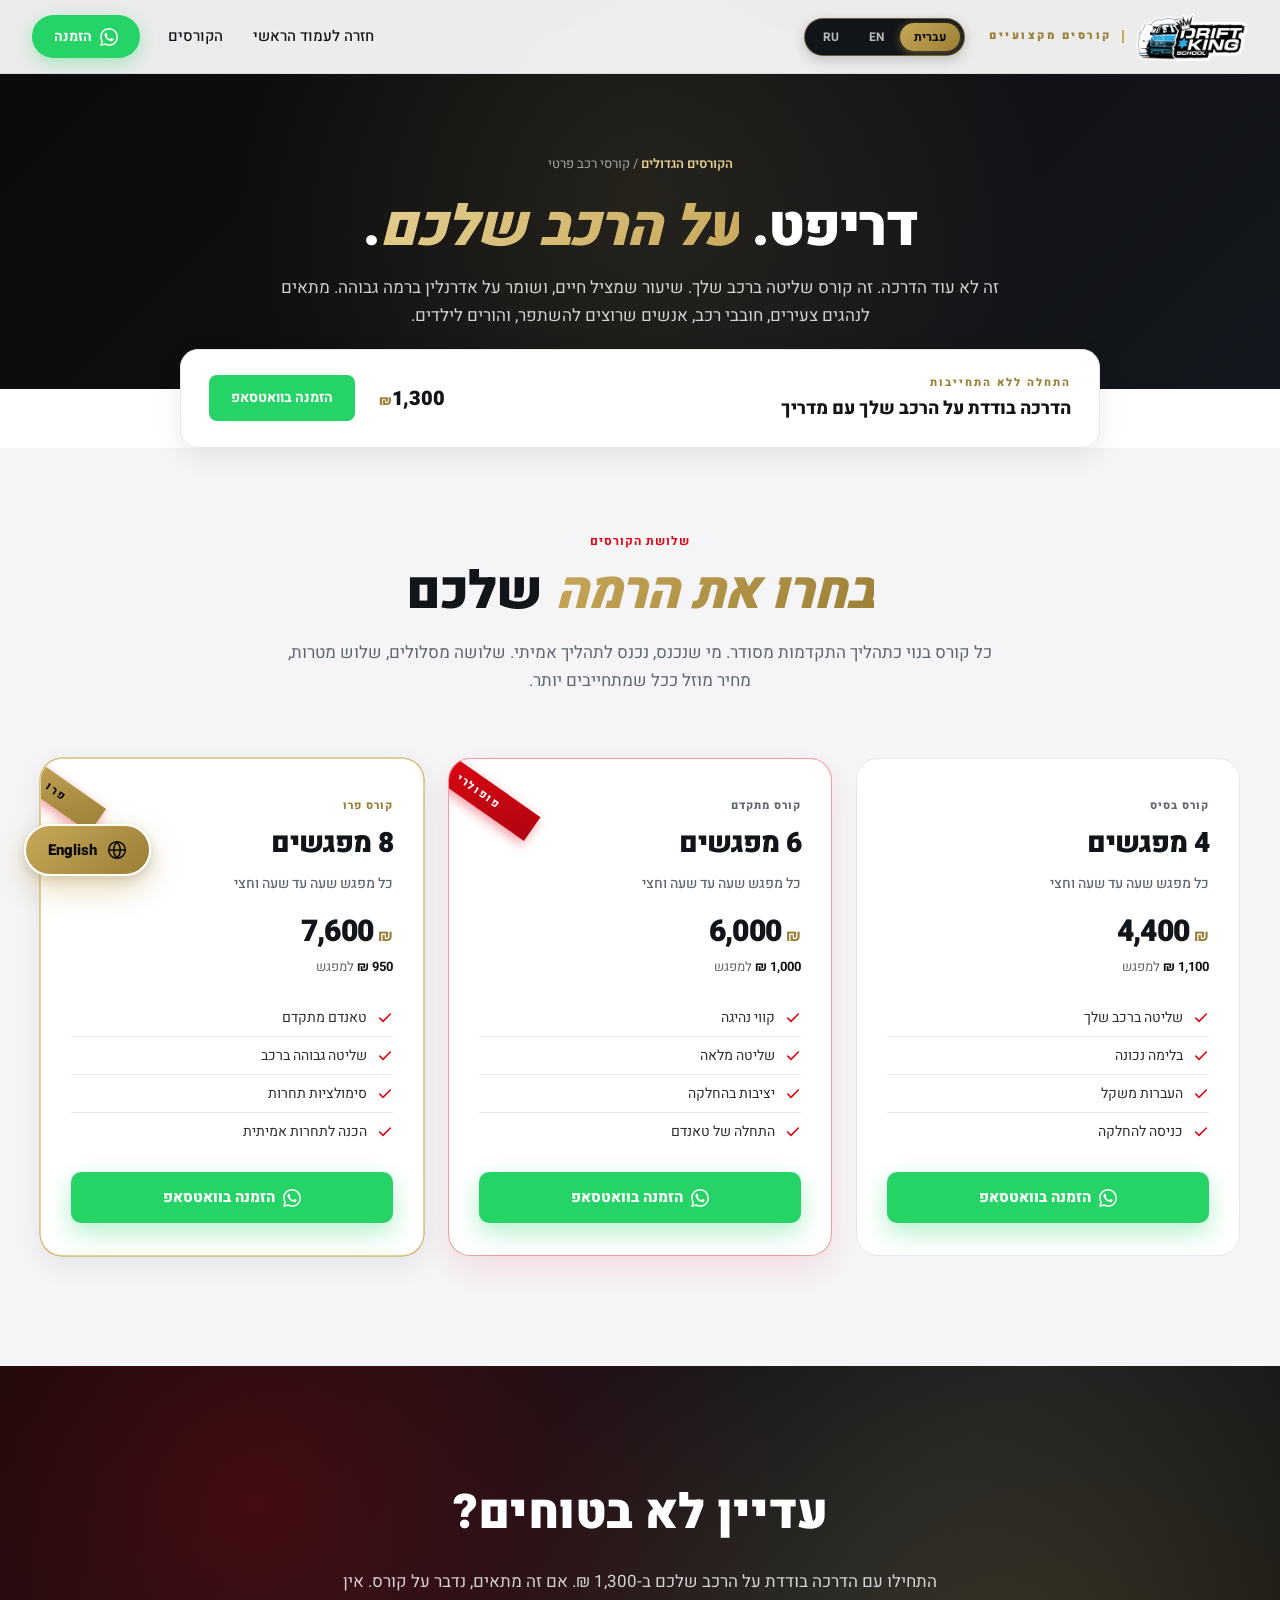
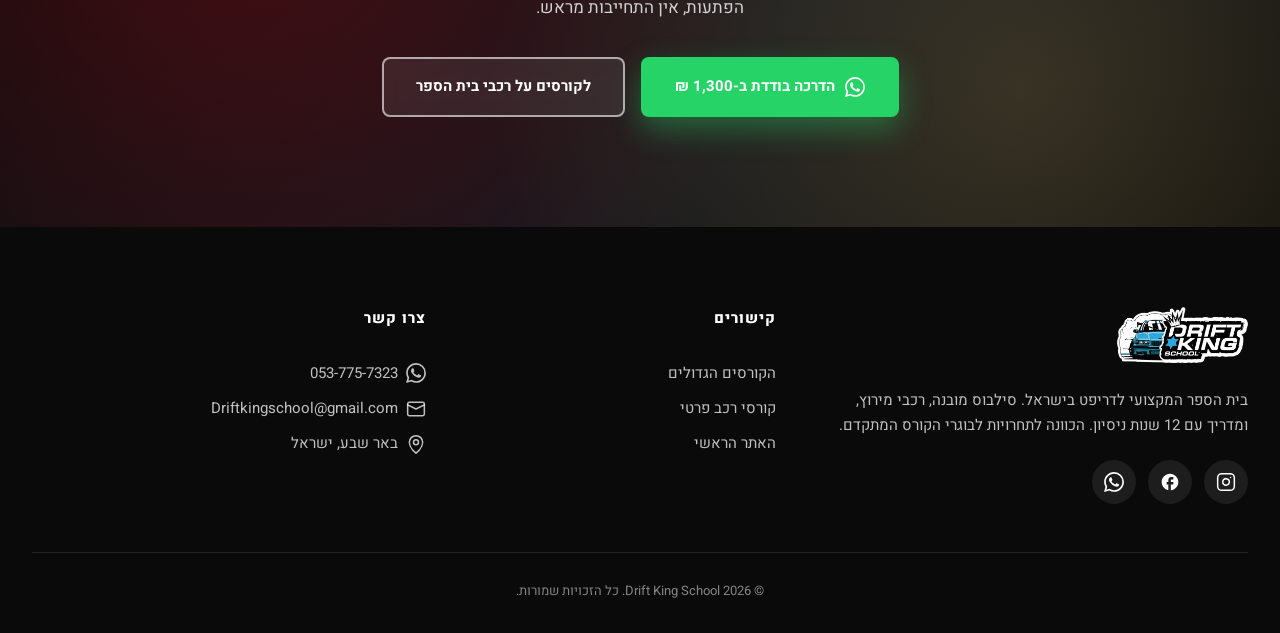
==== own-car/index.html @ 1b26114b "Mira: rewrite meta descriptions, remove prices, add AIDA hook Mira's brief: lead with transformation" ====
<!DOCTYPE html>
<html lang="he" dir="rtl" data-lang="he">
<head>
    <meta charset="UTF-8">
    <meta name="viewport" content="width=device-width, initial-scale=1.0">
    <title data-he="קורסי דריפט על הרכב שלך | Drift King School" data-en="Drift Courses on Your Own Car | Drift King School" data-ru="Курсы дрифта на своем авто | Drift King School">קורסי דריפט על הרכב שלך | Drift King School</title>
    <meta name="description" data-he="שולטים ברכב שלך כמו מקצוענים. סילבוס בנוי שמלמד בלימה, העברות משקל, וכניסה להחלקה בביטחון מלא. מציל חיים, חוויה ברמה אחרת." data-en="Master your own car like a pro. A structured curriculum covering braking, weight transfer, and controlled entry into the slide. Lifesaving, next-level experience." data-ru="Владей своей машиной как профи. Структурированная программа: торможение, перенос веса и уверенный заход в занос. Спасает жизни." content="שולטים ברכב שלך כמו מקצוענים. סילבוס בנוי שמלמד בלימה, העברות משקל, וכניסה להחלקה בביטחון מלא. מציל חיים, חוויה ברמה אחרת.">
    <link rel="icon" href="../logo.png" type="image/png">
    <link rel="preconnect" href="https://fonts.googleapis.com">
    <link rel="preconnect" href="https://fonts.gstatic.com" crossorigin>
    <link href="https://fonts.googleapis.com/css2?family=Heebo:wght@300;400;500;700;800;900&family=Inter:wght@300;400;500;600;700;800;900&display=swap" rel="stylesheet">
    <link rel="stylesheet" href="../style.css">
</head>
<body>

<!-- ===== Lucide SVG icons (subset) ===== -->
<svg width="0" height="0" style="position:absolute" aria-hidden="true">
<defs>
    <symbol id="i-phone" viewBox="0 0 24 24" fill="none" stroke="currentColor" stroke-width="1.8" stroke-linecap="round" stroke-linejoin="round"><path d="M22 16.92v3a2 2 0 0 1-2.18 2 19.79 19.79 0 0 1-8.63-3.07 19.5 19.5 0 0 1-6-6 19.79 19.79 0 0 1-3.07-8.67A2 2 0 0 1 4.11 2h3a2 2 0 0 1 2 1.72 12.84 12.84 0 0 0 .7 2.81 2 2 0 0 1-.45 2.11L8.09 9.91a16 16 0 0 0 6 6l1.27-1.27a2 2 0 0 1 2.11-.45 12.84 12.84 0 0 0 2.81.7A2 2 0 0 1 22 16.92z"/></symbol>
    <symbol id="i-mail" viewBox="0 0 24 24" fill="none" stroke="currentColor" stroke-width="1.8" stroke-linecap="round" stroke-linejoin="round"><rect x="2" y="4" width="20" height="16" rx="2"/><path d="m22 7-10 5L2 7"/></symbol>
    <symbol id="i-pin" viewBox="0 0 24 24" fill="none" stroke="currentColor" stroke-width="1.8" stroke-linecap="round" stroke-linejoin="round"><path d="M20 10c0 7-8 13-8 13s-8-6-8-13a8 8 0 0 1 16 0z"/><circle cx="12" cy="10" r="3"/></symbol>
    <symbol id="i-globe" viewBox="0 0 24 24" fill="none" stroke="currentColor" stroke-width="1.8" stroke-linecap="round" stroke-linejoin="round"><circle cx="12" cy="12" r="10"/><line x1="2" y1="12" x2="22" y2="12"/><path d="M12 2a15.3 15.3 0 0 1 4 10 15.3 15.3 0 0 1-4 10 15.3 15.3 0 0 1-4-10 15.3 15.3 0 0 1 4-10z"/></symbol>
    <symbol id="i-check" viewBox="0 0 24 24" fill="none" stroke="currentColor" stroke-width="2.4" stroke-linecap="round" stroke-linejoin="round"><polyline points="20 6 9 17 4 12"/></symbol>
    <symbol id="i-whatsapp" viewBox="0 0 24 24" fill="currentColor"><path d="M17.472 14.382c-.297-.149-1.758-.867-2.03-.967-.273-.099-.471-.148-.67.15-.197.297-.767.966-.94 1.164-.173.199-.347.223-.644.075-.297-.15-1.255-.463-2.39-1.475-.883-.788-1.48-1.761-1.653-2.059-.173-.297-.018-.458.13-.606.134-.133.298-.347.446-.52.149-.174.198-.298.298-.497.099-.198.05-.371-.025-.52-.075-.149-.669-1.612-.916-2.207-.242-.579-.487-.5-.669-.51-.173-.008-.371-.01-.57-.01-.198 0-.52.074-.792.372-.272.297-1.04 1.016-1.04 2.479 0 1.462 1.065 2.875 1.213 3.074.149.198 2.096 3.2 5.077 4.487.709.306 1.262.489 1.694.626.712.226 1.36.194 1.872.118.571-.085 1.758-.719 2.006-1.413.248-.694.248-1.289.173-1.413-.074-.124-.272-.198-.57-.347m-5.421 7.403h-.004a9.87 9.87 0 0 1-5.031-1.378l-.361-.214-3.741.982.998-3.648-.235-.374a9.86 9.86 0 0 1-1.51-5.26c.001-5.45 4.436-9.884 9.888-9.884 2.64 0 5.122 1.03 6.988 2.898a9.825 9.825 0 0 1 2.893 6.994c-.003 5.45-4.437 9.884-9.885 9.884m8.413-18.297A11.815 11.815 0 0 0 12.05 0C5.495 0 .16 5.335.157 11.892c0 2.096.547 4.142 1.588 5.945L.057 24l6.305-1.654a11.882 11.882 0 0 0 5.683 1.448h.005c6.554 0 11.89-5.335 11.893-11.893a11.821 11.821 0 0 0-3.48-8.413"/></symbol>
    <symbol id="i-zap" viewBox="0 0 24 24" fill="none" stroke="currentColor" stroke-width="1.8" stroke-linecap="round" stroke-linejoin="round"><polygon points="13 2 3 14 12 14 11 22 21 10 12 10 13 2"/></symbol>
    <symbol id="i-arrow-right" viewBox="0 0 24 24" fill="none" stroke="currentColor" stroke-width="2" stroke-linecap="round" stroke-linejoin="round"><line x1="5" y1="12" x2="19" y2="12"/><polyline points="12 5 19 12 12 19"/></symbol>
    <symbol id="i-instagram" viewBox="0 0 24 24" fill="none" stroke="currentColor" stroke-width="1.8" stroke-linecap="round" stroke-linejoin="round"><rect x="2" y="2" width="20" height="20" rx="5"/><path d="M16 11.37A4 4 0 1 1 12.63 8 4 4 0 0 1 16 11.37z"/><line x1="17.5" y1="6.5" x2="17.51" y2="6.5"/></symbol>
    <symbol id="i-facebook" viewBox="0 0 24 24" fill="currentColor"><path d="M22 12c0-5.52-4.48-10-10-10S2 6.48 2 12c0 4.84 3.44 8.87 8 9.8V15H8v-3h2V9.5C10 7.57 11.57 6 13.5 6H16v3h-2c-.55 0-1 .45-1 1v2h3v3h-3v6.95c5.05-.5 9-4.76 9-9.95z"/></symbol>
</defs>
</svg>

<!-- ===== Navbar ===== -->
<nav class="navbar" id="navbar">
    <div class="nav-container">
        <a href="../" class="nav-logo">
            <img src="../logo.png" alt="Drift King School" class="logo-img">
            <span class="nav-tagline" data-he="קורסים מקצועיים" data-en="Professional Courses" data-ru="Курсы">קורסים מקצועיים</span>
        </a>

        <div class="lang-toggle" role="tablist" aria-label="Language">
            <button class="lang-btn active" data-lang="he" aria-pressed="true" type="button">עברית</button>
            <button class="lang-btn" data-lang="en" aria-pressed="false" type="button">EN</button>
            <button class="lang-btn" data-lang="ru" aria-pressed="false" type="button">RU</button>
        </div>

        <div class="nav-links">
            <a href="../" data-he="חזרה לעמוד הראשי" data-en="Back to Main" data-ru="На главную">חזרה לעמוד הראשי</a>
            <a href="#courses" data-he="הקורסים" data-en="Courses" data-ru="Курсы">הקורסים</a>
            <a href="https://wa.me/972537757323?text=שלום!%20אני%20מעוניין%20בקורס%20דריפט%20על%20הרכב%20שלי" class="nav-cta" target="_blank" rel="noopener">
                <svg class="icon icon-sm"><use href="#i-whatsapp"/></svg>
                <span class="nav-cta-text" data-he="הזמנה" data-en="Book" data-ru="Заказ">הזמנה</span>
            </a>
        </div>

        <button class="hamburger" id="hamburger" aria-label="Menu" type="button">
            <span></span><span></span><span></span>
        </button>
    </div>

    <div class="mobile-menu" id="mobileMenu">
        <a href="../" data-he="חזרה לעמוד הראשי" data-en="Back to Main" data-ru="На главную" onclick="closeMobile()">חזרה לעמוד הראשי</a>
        <a href="#courses" data-he="הקורסים" data-en="Courses" data-ru="Курсы" onclick="closeMobile()">הקורסים</a>
        <a href="https://wa.me/972537757323?text=שלום!%20אני%20מעוניין%20בקורס%20דריפט%20על%20הרכב%20שלי" class="nav-cta" target="_blank" rel="noopener">
            <svg class="icon icon-sm"><use href="#i-whatsapp"/></svg>
            <span data-he="הזמנה בוואטסאפ" data-en="Book on WhatsApp" data-ru="Заказ в WhatsApp">הזמנה בוואטסאפ</span>
        </a>
    </div>
</nav>

<!-- ===== Mini Hero ===== -->
<header class="own-car-hero" id="top">
    <div class="section-container">
        <p class="breadcrumb">
            <a href="../" data-he="הקורסים הגדולים" data-en="Main Courses" data-ru="Главные курсы">הקורסים הגדולים</a>
            <span> / </span>
            <span data-he="קורסי רכב פרטי" data-en="Own-Car Courses" data-ru="На своем авто">קורסי רכב פרטי</span>
        </p>
        <h1 data-he="דריפט. <span class='highlight'>על הרכב שלכם</span>." data-en="Drift. <span class='highlight'>On Your Own Car</span>." data-ru="Дрифт. <span class='highlight'>На вашем авто</span>.">דריפט. <span class="highlight">על הרכב שלכם</span>.</h1>
        <p data-he="זה לא עוד הדרכה. זה קורס שליטה ברכב שלך. שיעור שמציל חיים, ושומר על אדרנלין ברמה גבוהה. מתאים לנהגים צעירים, חובבי רכב, אנשים שרוצים להשתפר, והורים לילדים." data-en="This is not just another lesson. This is a course in mastering your own vehicle. A lesson that saves lives, and delivers high adrenaline. Perfect for young drivers, car enthusiasts, people who want to improve, and parents." data-ru="Это не просто очередное занятие. Это курс по мастерству управления вашим автомобилем. Урок, который спасает жизни и дает высокий адреналин. Подходит для молодых водителей и автолюбителей.">זה לא עוד הדרכה. זה קורס שליטה ברכב שלך. שיעור שמציל חיים, ושומר על אדרנלין ברמה גבוהה. מתאים לנהגים צעירים, חובבי רכב, אנשים שרוצים להשתפר, והורים לילדים.</p>
    </div>
</header>

<!-- ===== Single Lesson Banner ===== -->
<div class="section-container">
    <div class="single-lesson-banner">
        <div>
            <div class="sl-tag" data-he="התחלה ללא התחייבות" data-en="No-commitment Start" data-ru="Без обязательств">התחלה ללא התחייבות</div>
            <h3 data-he="הדרכה בודדת על הרכב שלך עם מדריך" data-en="Single lesson on your car with an instructor" data-ru="Одно занятие на вашем авто с инструктором">הדרכה בודדת על הרכב שלך עם מדריך</h3>
        </div>
        <div class="sl-price">
            <span class="currency">₪</span>1,300
        </div>
        <a href="https://wa.me/972537757323?text=שלום!%20אני%20מעוניין%20בהדרכה%20בודדת%20על%20הרכב%20שלי%20(1,300%20%E2%82%AA)" class="sl-cta" target="_blank" rel="noopener">
            <span data-he="הזמנה בוואטסאפ" data-en="Book on WhatsApp" data-ru="Заказ в WhatsApp">הזמנה בוואטסאפ</span>
        </a>
    </div>
</div>

<!-- ===== 3 Course Tiers ===== -->
<section class="car-courses" id="courses">
    <div class="section-container">
        <div class="section-header">
            <span class="section-tag" data-he="שלושת הקורסים" data-en="The Three Courses" data-ru="Три курса">שלושת הקורסים</span>
            <h2 class="section-title" data-he="<span class='highlight'>בחרו את הרמה</span> שלכם" data-en="<span class='highlight'>Choose Your Level</span>" data-ru="<span class='highlight'>Выберите свой уровень</span>">‫<span class="highlight">בחרו את הרמה</span> שלכם</h2>
            <p class="section-desc" data-he="כל קורס בנוי כתהליך התקדמות מסודר. מי שנכנס, נכנס לתהליך אמיתי. שלושה מסלולים, שלוש מטרות, מחיר מוזל ככל שמתחייבים יותר." data-en="Each course is a structured progression. Who joins, joins for real. Three paths, three goals, lower price per session as you commit more." data-ru="Каждый курс это структурированный путь развития. Три пути, три цели, цена за занятие снижается с каждым уровнем.">כל קורס בנוי כתהליך התקדמות מסודר. מי שנכנס, נכנס לתהליך אמיתי. שלושה מסלולים, שלוש מטרות, מחיר מוזל ככל שמתחייבים יותר.</p>
        </div>

        <div class="car-courses-grid">
            <!-- BASIC -->
            <div class="car-course">
                <div class="cc-tier" data-he="קורס בסיס" data-en="Basic Course" data-ru="Базовый курс">קורס בסיס</div>
                <h3 class="cc-name" data-he="4 מפגשים" data-en="4 Sessions" data-ru="4 занятия">4 מפגשים</h3>
                <p class="cc-meet" data-he="כל מפגש שעה עד שעה וחצי" data-en="Each session 1 to 1.5 hours" data-ru="Каждое занятие 1-1.5 часа">כל מפגש שעה עד שעה וחצי</p>

                <div class="cc-price">
                    <span class="currency">₪</span>
                    <span class="amount">4,400</span>
                </div>
                <p class="cc-per" data-he="<strong>1,100 ₪</strong> למפגש" data-en="<strong>₪1,100</strong> per session" data-ru="<strong>₪1,100</strong> за занятие"><strong>1,100 ₪</strong> למפגש</p>

                <ul class="cc-goals">
                    <li><svg class="check"><use href="#i-check"/></svg><span data-he="שליטה ברכב שלך" data-en="Master your vehicle" data-ru="Контроль вашего авто">שליטה ברכב שלך</span></li>
                    <li><svg class="check"><use href="#i-check"/></svg><span data-he="בלימה נכונה" data-en="Proper braking" data-ru="Правильное торможение">בלימה נכונה</span></li>
                    <li><svg class="check"><use href="#i-check"/></svg><span data-he="העברות משקל" data-en="Weight transfer" data-ru="Перенос веса">העברות משקל</span></li>
                    <li><svg class="check"><use href="#i-check"/></svg><span data-he="כניסה להחלקה" data-en="Slide entry" data-ru="Вход в занос">כניסה להחלקה</span></li>
                </ul>

                <a href="https://wa.me/972537757323?text=שלום!%20אני%20מעוניין%20בקורס%20בסיס%20-%204%20מפגשים%20(4,400%20%E2%82%AA)" class="cc-cta" target="_blank" rel="noopener">
                    <svg class="icon icon-sm"><use href="#i-whatsapp"/></svg>
                    <span data-he="הזמנה בוואטסאפ" data-en="Book on WhatsApp" data-ru="Заказ в WhatsApp">הזמנה בוואטסאפ</span>
                </a>
            </div>

            <!-- ADVANCED: POPULAR -->
            <div class="car-course popular">
                <div class="ribbon" data-he="פופולרי" data-en="Popular" data-ru="Популярный">פופולרי</div>
                <div class="cc-tier" data-he="קורס מתקדם" data-en="Advanced Course" data-ru="Продвинутый курс">קורס מתקדם</div>
                <h3 class="cc-name" data-he="6 מפגשים" data-en="6 Sessions" data-ru="6 занятий">6 מפגשים</h3>
                <p class="cc-meet" data-he="כל מפגש שעה עד שעה וחצי" data-en="Each session 1 to 1.5 hours" data-ru="Каждое занятие 1-1.5 часа">כל מפגש שעה עד שעה וחצי</p>

                <div class="cc-price">
                    <span class="currency">₪</span>
                    <span class="amount">6,000</span>
                </div>
                <p class="cc-per" data-he="<strong>1,000 ₪</strong> למפגש" data-en="<strong>₪1,000</strong> per session" data-ru="<strong>₪1,000</strong> за занятие"><strong>1,000 ₪</strong> למפגש</p>

                <ul class="cc-goals">
                    <li><svg class="check"><use href="#i-check"/></svg><span data-he="קווי נהיגה" data-en="Driving lines" data-ru="Линии вождения">קווי נהיגה</span></li>
                    <li><svg class="check"><use href="#i-check"/></svg><span data-he="שליטה מלאה" data-en="Full control" data-ru="Полный контроль">שליטה מלאה</span></li>
                    <li><svg class="check"><use href="#i-check"/></svg><span data-he="יציבות בהחלקה" data-en="Slide stability" data-ru="Устойчивость в заносе">יציבות בהחלקה</span></li>
                    <li><svg class="check"><use href="#i-check"/></svg><span data-he="התחלה של טאנדם" data-en="Tandem introduction" data-ru="Введение в тандем">התחלה של טאנדם</span></li>
                </ul>

                <a href="https://wa.me/972537757323?text=שלום!%20אני%20מעוניין%20בקורס%20מתקדם%20-%206%20מפגשים%20(6,000%20%E2%82%AA)" class="cc-cta" target="_blank" rel="noopener">
                    <svg class="icon icon-sm"><use href="#i-whatsapp"/></svg>
                    <span data-he="הזמנה בוואטסאפ" data-en="Book on WhatsApp" data-ru="Заказ в WhatsApp">הזמנה בוואטסאפ</span>
                </a>
            </div>

            <!-- PRO -->
            <div class="car-course pro">
                <div class="ribbon" data-he="פרו" data-en="Pro" data-ru="Про">פרו</div>
                <div class="cc-tier" data-he="קורס פרו" data-en="Pro Course" data-ru="Курс Про">קורס פרו</div>
                <h3 class="cc-name" data-he="8 מפגשים" data-en="8 Sessions" data-ru="8 занятий">8 מפגשים</h3>
                <p class="cc-meet" data-he="כל מפגש שעה עד שעה וחצי" data-en="Each session 1 to 1.5 hours" data-ru="Каждое занятие 1-1.5 часа">כל מפגש שעה עד שעה וחצי</p>

                <div class="cc-price">
                    <span class="currency">₪</span>
                    <span class="amount">7,600</span>
                </div>
                <p class="cc-per" data-he="<strong>950 ₪</strong> למפגש" data-en="<strong>₪950</strong> per session" data-ru="<strong>₪950</strong> за занятие"><strong>950 ₪</strong> למפגש</p>

                <ul class="cc-goals">
                    <li><svg class="check"><use href="#i-check"/></svg><span data-he="טאנדם מתקדם" data-en="Advanced tandem" data-ru="Продвинутый тандем">טאנדם מתקדם</span></li>
                    <li><svg class="check"><use href="#i-check"/></svg><span data-he="שליטה גבוהה ברכב" data-en="High-level vehicle control" data-ru="Высокий уровень контроля">שליטה גבוהה ברכב</span></li>
                    <li><svg class="check"><use href="#i-check"/></svg><span data-he="סימולציות תחרות" data-en="Competition simulations" data-ru="Симуляции гонок">סימולציות תחרות</span></li>
                    <li><svg class="check"><use href="#i-check"/></svg><span data-he="הכנה לתחרות אמיתית" data-en="Real competition prep" data-ru="Подготовка к гонке">הכנה לתחרות אמיתית</span></li>
                </ul>

                <a href="https://wa.me/972537757323?text=שלום!%20אני%20מעוניין%20בקורס%20פרו%20-%208%20מפגשים%20(7,600%20%E2%82%AA)" class="cc-cta" target="_blank" rel="noopener">
                    <svg class="icon icon-sm"><use href="#i-whatsapp"/></svg>
                    <span data-he="הזמנה בוואטסאפ" data-en="Book on WhatsApp" data-ru="Заказ в WhatsApp">הזמנה בוואטסאפ</span>
                </a>
            </div>
        </div>
    </div>
</section>

<!-- ===== CTA Banner ===== -->
<section class="cta-banner">
    <div class="cta-bg-effect"></div>
    <div class="section-container">
        <h2>
            <span data-he="עדיין לא בטוחים?" data-en="Still not sure?" data-ru="Все еще не уверены?">עדיין לא בטוחים?</span>
        </h2>
        <p data-he="התחילו עם הדרכה בודדת על הרכב שלכם ב-1,300 ₪. אם זה מתאים, נדבר על קורס. אין הפתעות, אין התחייבות מראש." data-en="Start with a single lesson on your own car for ₪1,300. If it's a fit, we'll talk course. No surprises, no upfront commitment." data-ru="Начните с одного занятия на вашем авто за ₪1,300. Если подходит, обсудим курс. Без сюрпризов и обязательств.">התחילו עם הדרכה בודדת על הרכב שלכם ב-1,300 ₪. אם זה מתאים, נדבר על קורס. אין הפתעות, אין התחייבות מראש.</p>
        <div class="cta-actions">
            <a href="https://wa.me/972537757323?text=שלום!%20אני%20מעוניין%20בהדרכה%20בודדת%20על%20הרכב%20שלי" class="btn btn-whatsapp" target="_blank" rel="noopener">
                <svg class="icon"><use href="#i-whatsapp"/></svg>
                <span data-he="הדרכה בודדת ב-1,300 ₪" data-en="Single lesson at ₪1,300" data-ru="Одно занятие за ₪1,300">הדרכה בודדת ב-1,300 ₪</span>
            </a>
            <a href="../" class="btn btn-outline">
                <span data-he="לקורסים על רכבי בית הספר" data-en="School-vehicle courses" data-ru="Курсы на авто школы">לקורסים על רכבי בית הספר</span>
            </a>
        </div>
    </div>
</section>

<!-- ===== Footer ===== -->
<footer class="footer">
    <div class="section-container">
        <div class="footer-grid">
            <div class="footer-brand">
                <a href="../" class="footer-logo"><img src="../logo.png" alt="Drift King School"></a>
                <p data-he="בית הספר המקצועי לדריפט בישראל. סילבוס מובנה, רכבי מירוץ, ומדריך עם 12 שנות ניסיון. הכוונה לתחרויות לבוגרי הקורס המתקדם." data-en="Israel's professional drift school. Structured curriculum, race vehicles, and an instructor with 12 years of experience. Competition guidance for advanced course graduates." data-ru="Профессиональная школа дрифта в Израиле.">בית הספר המקצועי לדריפט בישראל. סילבוס מובנה, רכבי מירוץ, ומדריך עם 12 שנות ניסיון. הכוונה לתחרויות לבוגרי הקורס המתקדם.</p>
                <div class="footer-social">
                    <a href="https://www.instagram.com/driftkingschool/" target="_blank" rel="noopener" aria-label="Instagram"><svg class="icon"><use href="#i-instagram"/></svg></a>
                    <a href="https://www.facebook.com/" target="_blank" rel="noopener" aria-label="Facebook"><svg class="icon"><use href="#i-facebook"/></svg></a>
                    <a href="https://wa.me/972537757323" target="_blank" rel="noopener" aria-label="WhatsApp"><svg class="icon"><use href="#i-whatsapp"/></svg></a>
                </div>
            </div>

            <div class="footer-links">
                <h4 data-he="קישורים" data-en="Links" data-ru="Ссылки">קישורים</h4>
                <a href="../" data-he="הקורסים הגדולים" data-en="Main Courses" data-ru="Главные курсы">הקורסים הגדולים</a>
                <a href="#courses" data-he="קורסי רכב פרטי" data-en="Own-Car Courses" data-ru="На своем авто">קורסי רכב פרטי</a>
                <a href="https://driftkingschool.github.io/" target="_blank" rel="noopener" data-he="האתר הראשי" data-en="Main Site" data-ru="Главный сайт">האתר הראשי</a>
            </div>

            <div class="footer-contact">
                <h4 data-he="צרו קשר" data-en="Contact" data-ru="Контакты">צרו קשר</h4>
                <a href="https://wa.me/972537757323"><svg class="icon"><use href="#i-whatsapp"/></svg> 053-775-7323</a>
                <a href="mailto:Driftkingschool@gmail.com"><svg class="icon"><use href="#i-mail"/></svg> Driftkingschool@gmail.com</a>
                <p><svg class="icon"><use href="#i-pin"/></svg> <span data-he="באר שבע, ישראל" data-en="Beer Sheva, Israel" data-ru="Беэр-Шева, Израиль">באר שבע, ישראל</span></p>
            </div>
        </div>

        <div class="footer-bottom">
            <span data-he="© 2026 Drift King School. כל הזכויות שמורות." data-en="© 2026 Drift King School. All rights reserved." data-ru="© 2026 Drift King School. Все права защищены.">© 2026 Drift King School. כל הזכויות שמורות.</span>
        </div>
    </div>
</footer>

<!-- ===== Floating Lang Button ===== -->
<button class="lang-float" id="langFloat" aria-label="Switch language" type="button">
    <svg class="icon"><use href="#i-globe"/></svg>
    <span id="langFloatText">English</span>
</button>

<script src="../script.js"></script>
</body>
</html>
---- style.css ----
/* ==========================================================
   DRIFT KING SCHOOL: COURSES MICROSITE
   Trilingual HE/EN/RU. Hebrew default. BMW-inspired luxury.
   ========================================================== */

:root {
    --red: #e30613;
    --red-dark: #b00510;
    --blue: #1c69d4;
    --cyan: #00AEEF;
    --gold: #c8a85a;
    --gold-light: #e4cf91;
    --gold-dark: #9b7f35;
    --black: #0a0a0a;
    --ink: #111418;
    --text: #2a2e33;
    --muted: #5f6670;
    --line: #e6e8ec;
    --bg: #ffffff;
    --bg-alt: #f5f5f7;
    --bg-dark: #0f1115;
    --shadow-sm: 0 2px 12px rgba(10, 14, 20, 0.05);
    --shadow-md: 0 8px 28px rgba(10, 14, 20, 0.08);
    --shadow-lg: 0 24px 60px rgba(10, 14, 20, 0.14);
    --shadow-gold: 0 20px 50px rgba(200, 168, 90, 0.28);
    --radius: 14px;
    --radius-lg: 22px;
    --font-en: 'Inter', 'Heebo', system-ui, sans-serif;
    --font-he: 'Heebo', 'Inter', system-ui, sans-serif;
    --font-ru: 'Inter', 'Heebo', system-ui, sans-serif;
    --nav-h: 74px;
}

* { box-sizing: border-box; margin: 0; padding: 0; }

html { scroll-behavior: smooth; -webkit-text-size-adjust: 100%; }

body {
    font-family: var(--font-he);
    color: var(--text);
    background: var(--bg);
    line-height: 1.55;
    font-weight: 400;
    overflow-x: hidden;
    -webkit-font-smoothing: antialiased;
}

html[data-lang="en"] body { font-family: var(--font-en); }
html[data-lang="ru"] body { font-family: var(--font-ru); }
html[data-lang="he"] body { font-family: var(--font-he); }

img, video, svg { max-width: 100%; display: block; }

.icon { width: 20px; height: 20px; flex-shrink: 0; }
.icon-xs { width: 14px; height: 14px; }
.icon-sm { width: 18px; height: 18px; }
.icon-lg { width: 32px; height: 32px; }

a { color: inherit; }

/* ===== LOGO INTRO ===== */
.logo-intro {
    position: fixed; inset: 0;
    background: var(--bg);
    display: flex; align-items: center; justify-content: center;
    z-index: 10000;
    animation: introFade 1.6s ease forwards;
    animation-delay: 0.9s;
}
.logo-intro-img {
    width: 220px; max-width: 60vw;
    animation: introPulse 1.2s ease;
}
@keyframes introFade { to { opacity: 0; visibility: hidden; } }
@keyframes introPulse {
    0% { opacity: 0; transform: scale(0.6); }
    55% { opacity: 1; transform: scale(1.06); }
    100% { opacity: 1; transform: scale(1); }
}

/* ===== NAVIGATION ===== */
.navbar {
    position: fixed; top: 0; left: 0; right: 0;
    height: var(--nav-h);
    background: rgba(255, 255, 255, 0.92);
    backdrop-filter: blur(14px);
    -webkit-backdrop-filter: blur(14px);
    border-bottom: 1px solid rgba(0, 0, 0, 0.06);
    z-index: 1000;
    transition: background 0.3s ease, box-shadow 0.3s ease;
}
.navbar.scrolled {
    background: rgba(255, 255, 255, 0.98);
    box-shadow: var(--shadow-sm);
}
.nav-container {
    max-width: 1400px;
    height: 100%;
    margin: 0 auto;
    padding: 0 32px;
    display: flex;
    align-items: center;
    gap: 24px;
}
.nav-logo {
    display: flex; align-items: center; gap: 12px;
    text-decoration: none;
    color: var(--ink);
}
.nav-logo .logo-img { height: 48px; width: auto; }
.nav-tagline {
    font-weight: 900;
    font-size: 11px;
    letter-spacing: 2.5px;
    color: var(--gold-dark);
    border-inline-start: 2px solid var(--gold);
    padding-inline-start: 10px;
    line-height: 1.1;
    text-transform: uppercase;
}
.nav-links {
    display: flex; align-items: center; gap: 26px;
    margin-inline-start: auto;
}
.nav-links a:not(.nav-cta) {
    color: var(--ink);
    text-decoration: none;
    font-weight: 500;
    font-size: 15px;
    position: relative;
    padding: 6px 2px;
}
.nav-links a:not(.nav-cta)::after {
    content: "";
    position: absolute;
    left: 0; right: 0; bottom: 0;
    height: 2px;
    background: var(--red);
    transform: scaleX(0);
    transform-origin: left;
    transition: transform 0.25s ease;
}
html[dir="rtl"] .nav-links a:not(.nav-cta)::after { transform-origin: right; }
.nav-links a:not(.nav-cta):hover::after { transform: scaleX(1); }

.nav-cta {
    display: inline-flex; align-items: center; gap: 8px;
    background: #25D366;
    color: #fff !important;
    padding: 11px 22px;
    border-radius: 999px;
    font-weight: 700;
    font-size: 14px;
    text-decoration: none;
    transition: background 0.2s ease, transform 0.2s ease;
    box-shadow: 0 6px 18px rgba(37, 211, 102, 0.32);
}
.nav-cta:hover { background: #1fbd5a; transform: translateY(-1px); }

/* ===== LANG TOGGLE ===== */
.lang-toggle {
    display: inline-flex;
    background: #111418;
    border-radius: 999px;
    padding: 4px;
    gap: 2px;
    position: relative;
    box-shadow: 0 4px 14px rgba(0, 0, 0, 0.18);
    border: 1px solid rgba(200, 168, 90, 0.5);
}
.lang-btn {
    border: none;
    background: transparent;
    color: rgba(255, 255, 255, 0.7);
    font-weight: 700;
    font-size: 12px;
    padding: 8px 14px;
    border-radius: 999px;
    cursor: pointer;
    display: inline-flex;
    align-items: center;
    gap: 6px;
    transition: color 0.2s ease, background 0.25s ease;
    font-family: inherit;
    line-height: 1;
}
.lang-btn.active {
    background: linear-gradient(135deg, var(--gold), var(--gold-dark));
    color: #0a0a0a;
    box-shadow: 0 2px 10px rgba(200, 168, 90, 0.45);
}
.lang-btn:not(.active):hover { color: #fff; }

/* Floating language button (always visible) */
.lang-float {
    position: fixed;
    bottom: 24px;
    inset-inline-end: 24px;
    z-index: 999;
    background: linear-gradient(135deg, var(--gold), var(--gold-dark));
    color: #0a0a0a;
    border: 2px solid #fff;
    border-radius: 999px;
    padding: 14px 22px;
    font-weight: 800;
    font-size: 15px;
    cursor: pointer;
    display: inline-flex;
    align-items: center;
    gap: 10px;
    box-shadow: 0 12px 32px rgba(200, 168, 90, 0.45), 0 4px 12px rgba(0, 0, 0, 0.15);
    font-family: inherit;
    line-height: 1;
    transition: transform 0.25s ease, box-shadow 0.25s ease;
}
.lang-float:hover {
    transform: translateY(-3px);
    box-shadow: 0 18px 40px rgba(200, 168, 90, 0.55), 0 6px 14px rgba(0, 0, 0, 0.2);
}
.lang-float .icon { width: 20px; height: 20px; }

/* ===== HAMBURGER ===== */
.hamburger {
    display: none;
    background: transparent;
    border: none;
    width: 32px; height: 32px;
    flex-direction: column;
    justify-content: center;
    gap: 5px;
    cursor: pointer;
    padding: 0;
}
.hamburger span {
    display: block;
    width: 24px; height: 2px;
    background: var(--ink);
    transition: transform 0.3s ease, opacity 0.25s ease;
}
.hamburger.open span:nth-child(1) { transform: translateY(7px) rotate(45deg); }
.hamburger.open span:nth-child(2) { opacity: 0; }
.hamburger.open span:nth-child(3) { transform: translateY(-7px) rotate(-45deg); }

.mobile-menu {
    position: fixed;
    top: var(--nav-h);
    left: 0; right: 0;
    background: #fff;
    flex-direction: column;
    padding: 24px 32px 36px;
    gap: 18px;
    border-bottom: 1px solid var(--line);
    box-shadow: var(--shadow-md);
    display: none;
    z-index: 999;
}
.mobile-menu.open { display: flex; }
.mobile-menu a {
    color: var(--ink);
    text-decoration: none;
    font-weight: 600;
    font-size: 17px;
    padding: 8px 0;
    border-bottom: 1px solid var(--line);
}
.mobile-menu a.nav-cta {
    background: #25D366;
    color: #fff !important;
    text-align: center;
    border-radius: 999px;
    border: none;
    padding: 14px;
    margin-top: 10px;
    display: inline-flex;
    align-items: center;
    justify-content: center;
    gap: 8px;
}

/* ===== HERO ===== */
.hero {
    position: relative;
    min-height: 100vh;
    min-height: 100svh;
    display: flex;
    align-items: center;
    justify-content: center;
    overflow: hidden;
    color: #fff;
    padding-top: var(--nav-h);
}
.hero-video {
    position: absolute; inset: 0;
    width: 100%; height: 100%;
    object-fit: cover;
    z-index: 0;
    filter: brightness(0.55) contrast(1.08);
}
.hero-overlay {
    position: absolute; inset: 0;
    background:
        radial-gradient(ellipse at 20% 20%, rgba(227, 6, 19, 0.22), transparent 55%),
        radial-gradient(ellipse at 80% 80%, rgba(0, 174, 239, 0.18), transparent 55%),
        linear-gradient(180deg, rgba(10,10,10,0.35) 0%, rgba(10,10,10,0.7) 100%);
    z-index: 1;
}
.hero-particles {
    position: absolute; inset: 0;
    z-index: 2;
    pointer-events: none;
}
.hero-particles span {
    position: absolute;
    width: 3px; height: 3px;
    background: rgba(255, 255, 255, 0.6);
    border-radius: 50%;
    animation: floatUp 8s linear infinite;
    box-shadow: 0 0 8px rgba(255, 255, 255, 0.8);
}
@keyframes floatUp {
    0% { transform: translateY(100vh) scale(0); opacity: 0; }
    10% { opacity: 1; transform: translateY(90vh) scale(1); }
    90% { opacity: 1; }
    100% { transform: translateY(-10vh) scale(0); opacity: 0; }
}

.hero-content {
    position: relative;
    z-index: 3;
    text-align: center;
    max-width: 1000px;
    padding: 80px 24px 140px;
}
.hero-badge {
    display: inline-flex;
    align-items: center;
    gap: 10px;
    background: rgba(255, 255, 255, 0.1);
    backdrop-filter: blur(8px);
    -webkit-backdrop-filter: blur(8px);
    border: 1px solid rgba(200, 168, 90, 0.5);
    border-radius: 999px;
    padding: 10px 22px;
    font-size: 13px;
    font-weight: 700;
    letter-spacing: 1.5px;
    text-transform: uppercase;
    color: var(--gold-light);
    margin-bottom: 26px;
}
.hero-title {
    font-size: clamp(38px, 7vw, 78px);
    line-height: 1.05;
    font-weight: 900;
    letter-spacing: -1.2px;
    margin-bottom: 22px;
}
.title-line { display: block; }
.title-line.accent { color: #fff; }
.highlight {
    background: linear-gradient(135deg, var(--gold-light), var(--gold));
    -webkit-background-clip: text;
    background-clip: text;
    color: transparent;
    font-style: italic;
}
.hero-sub {
    font-size: clamp(16px, 1.6vw, 19px);
    color: rgba(255, 255, 255, 0.88);
    margin: 0 auto 36px;
    max-width: 720px;
    line-height: 1.65;
}
.hero-actions {
    display: flex;
    gap: 16px;
    justify-content: center;
    flex-wrap: wrap;
    margin-bottom: 60px;
}

.btn {
    display: inline-flex;
    align-items: center;
    gap: 10px;
    padding: 16px 32px;
    border-radius: 8px;
    font-weight: 700;
    font-size: 15px;
    text-decoration: none;
    transition: transform 0.22s ease, box-shadow 0.25s ease, background 0.2s ease, color 0.2s ease;
    border: 2px solid transparent;
    cursor: pointer;
    font-family: inherit;
}
.btn-primary {
    background: var(--red);
    color: #fff;
    box-shadow: 0 12px 30px rgba(227, 6, 19, 0.4);
}
.btn-primary:hover {
    background: var(--red-dark);
    transform: translateY(-2px);
    box-shadow: 0 16px 38px rgba(227, 6, 19, 0.5);
}
.btn-outline {
    background: rgba(255, 255, 255, 0.08);
    color: #fff;
    border-color: rgba(255, 255, 255, 0.6);
    backdrop-filter: blur(8px);
}
.btn-outline:hover {
    background: #fff;
    color: var(--ink);
    transform: translateY(-2px);
}
.btn-whatsapp {
    background: #25D366;
    color: #fff;
    box-shadow: 0 12px 30px rgba(37, 211, 102, 0.38);
}
.btn-whatsapp:hover {
    background: #1fbd5a;
    transform: translateY(-2px);
    box-shadow: 0 16px 38px rgba(37, 211, 102, 0.5);
}

.hero-stats {
    display: flex;
    justify-content: center;
    align-items: center;
    gap: 32px;
    flex-wrap: wrap;
}
.stat { display: flex; flex-direction: column; align-items: center; gap: 6px; }
.stat-num {
    font-size: clamp(32px, 4vw, 44px);
    font-weight: 900;
    color: var(--gold-light);
    line-height: 1;
    font-variant-numeric: tabular-nums;
}
.stat-plus { color: var(--gold-light); font-weight: 900; font-size: 20px; margin-inline-start: 2px; }
.stat-label {
    font-size: 12px;
    text-transform: uppercase;
    letter-spacing: 1.8px;
    color: rgba(255, 255, 255, 0.78);
    font-weight: 500;
}
.stat-divider {
    width: 1px; height: 44px;
    background: rgba(255, 255, 255, 0.3);
}
.hero-scroll-indicator {
    position: absolute;
    bottom: 28px;
    left: 50%;
    transform: translateX(-50%);
    display: flex;
    flex-direction: column;
    align-items: center;
    gap: 10px;
    color: rgba(255, 255, 255, 0.7);
    font-size: 11px;
    letter-spacing: 2px;
    text-transform: uppercase;
    z-index: 3;
}
.scroll-arrow {
    width: 1px;
    height: 40px;
    background: linear-gradient(180deg, transparent, rgba(255,255,255,0.7));
    animation: scrollHint 1.8s ease-in-out infinite;
}
@keyframes scrollHint {
    0%, 100% { transform: scaleY(0.4); transform-origin: top; }
    50% { transform: scaleY(1); }
}

/* ===== SECTION COMMON ===== */
section { padding: 110px 0; position: relative; }
.section-container { max-width: 1300px; margin: 0 auto; padding: 0 32px; }
.section-header { text-align: center; margin-bottom: 64px; }
.section-tag {
    display: inline-block;
    font-size: 12px;
    font-weight: 700;
    text-transform: uppercase;
    letter-spacing: 3px;
    color: var(--red);
    margin-bottom: 14px;
}
.section-title {
    font-size: clamp(32px, 4.5vw, 52px);
    font-weight: 900;
    color: var(--ink);
    line-height: 1.1;
    letter-spacing: -0.8px;
    margin-bottom: 18px;
}
.section-title .highlight {
    background: linear-gradient(135deg, var(--gold), var(--gold-dark));
    -webkit-background-clip: text;
    background-clip: text;
    color: transparent;
    font-style: italic;
}
.section-desc {
    font-size: 17px;
    color: var(--muted);
    max-width: 720px;
    margin: 0 auto;
    line-height: 1.6;
}

/* ===== ADVANTAGES ===== */
.advantages { background: #fff; }
.advantages-grid {
    display: grid;
    grid-template-columns: repeat(auto-fit, minmax(280px, 1fr));
    gap: 22px;
}
.adv-card {
    position: relative;
    padding: 34px 28px;
    border-radius: var(--radius-lg);
    background: #0f1115;
    color: #fff;
    overflow: hidden;
    min-height: 260px;
    cursor: default;
    isolation: isolate;
}
.adv-card.has-bg::before {
    content: "";
    position: absolute; inset: 0;
    background-image: var(--bg-image);
    background-size: cover;
    background-position: center;
    filter: blur(6px) brightness(0.45);
    transform: scale(1.08);
    z-index: -1;
}
.adv-card::after {
    content: "";
    position: absolute; inset: 0;
    background: linear-gradient(140deg, rgba(10,10,10,0.4) 0%, rgba(10,10,10,0.78) 100%);
    z-index: -1;
}
.adv-content { position: relative; z-index: 1; }
.adv-icon {
    width: 54px; height: 54px;
    border-radius: 14px;
    background: linear-gradient(135deg, var(--gold), var(--gold-dark));
    display: flex; align-items: center; justify-content: center;
    margin-bottom: 20px;
    box-shadow: 0 8px 22px rgba(200, 168, 90, 0.4);
}
.adv-icon svg { width: 26px; height: 26px; color: #0a0a0a; }
.adv-card h3 {
    font-size: 22px;
    font-weight: 800;
    margin-bottom: 10px;
    letter-spacing: -0.3px;
}
.adv-card p {
    color: rgba(255, 255, 255, 0.85);
    font-size: 15px;
    line-height: 1.6;
}

/* ===== COURSE SIGNATURE CARDS ===== */
.courses { background: var(--bg-alt); }
.course-block {
    max-width: 980px;
    margin: 0 auto;
}
.course-block + .course-block { margin-top: 80px; }

.signature-card {
    position: relative;
    background: #fff;
    border-radius: 26px;
    padding: 56px 48px 44px;
    box-shadow: var(--shadow-lg), 0 0 0 1.5px var(--gold-light);
    overflow: hidden;
    isolation: isolate;
}
.signature-card::before {
    content: "";
    position: absolute;
    inset: 0;
    background: linear-gradient(135deg, rgba(200, 168, 90, 0.06), transparent 40%, rgba(200, 168, 90, 0.04));
    z-index: -1;
    pointer-events: none;
}
.signature-glow {
    position: absolute;
    top: -80px;
    inset-inline-start: -80px;
    width: 280px; height: 280px;
    background: radial-gradient(circle, rgba(200, 168, 90, 0.35), transparent 70%);
    filter: blur(40px);
    z-index: -1;
    pointer-events: none;
}
.signature-glow.right {
    inset-inline-start: auto;
    inset-inline-end: -80px;
    top: auto;
    bottom: -80px;
}
.signature-badge {
    display: inline-flex;
    align-items: center;
    gap: 10px;
    background: linear-gradient(135deg, var(--gold), var(--gold-dark));
    color: #0a0a0a;
    padding: 8px 20px;
    border-radius: 999px;
    font-weight: 900;
    font-size: 11px;
    letter-spacing: 2.5px;
    text-transform: uppercase;
    margin-bottom: 28px;
    box-shadow: 0 6px 18px rgba(200, 168, 90, 0.4);
}
.signature-header { text-align: center; padding-bottom: 30px; border-bottom: 1px solid var(--line); }
.signature-name {
    font-size: clamp(30px, 4.5vw, 44px);
    font-weight: 900;
    color: var(--ink);
    letter-spacing: -1px;
    margin-bottom: 8px;
}
.signature-subtitle {
    font-size: 17px;
    color: var(--muted);
    margin-bottom: 28px;
    font-weight: 500;
}
.signature-price {
    display: inline-flex;
    align-items: baseline;
    gap: 4px;
    flex-wrap: wrap;
    justify-content: center;
    position: relative;
}
.signature-price .price-currency {
    font-size: 22px;
    font-weight: 700;
    color: var(--gold-dark);
    line-height: 1;
}
.signature-price .price-amount {
    font-size: clamp(34px, 4.2vw, 48px);
    font-weight: 900;
    color: var(--ink);
    line-height: 1;
    letter-spacing: -1.5px;
    font-variant-numeric: tabular-nums;
}
.signature-price .price-note {
    flex-basis: 100%;
    font-size: 12px;
    color: var(--muted);
    text-transform: uppercase;
    letter-spacing: 2px;
    margin-top: 8px;
    font-weight: 600;
}

.signature-meta {
    display: grid;
    grid-template-columns: repeat(3, 1fr);
    gap: 18px;
    margin: 32px 0;
    padding: 24px;
    background: var(--bg-alt);
    border-radius: 16px;
}
.signature-meta .meta-item {
    display: flex;
    align-items: flex-start;
    gap: 12px;
    text-align: start;
}
.signature-meta .meta-icon {
    width: 22px; height: 22px;
    color: var(--gold-dark);
    flex-shrink: 0;
    margin-top: 2px;
}
.signature-meta .meta-item strong {
    display: block;
    font-size: 11px;
    text-transform: uppercase;
    letter-spacing: 1.5px;
    color: var(--muted);
    font-weight: 700;
    margin-bottom: 4px;
}
.signature-meta .meta-item span {
    font-size: 15px;
    color: var(--ink);
    font-weight: 600;
}

/* ===== TIMELINE (course stages) ===== */
.course-section-title {
    font-size: 14px;
    font-weight: 700;
    text-transform: uppercase;
    letter-spacing: 2.5px;
    color: var(--muted);
    margin: 36px 0 24px;
    text-align: center;
}
.timeline {
    position: relative;
    padding-inline-start: 12px;
    margin: 24px 0 36px;
}
.timeline::before {
    content: "";
    position: absolute;
    inset-inline-start: 24px;
    top: 18px;
    bottom: 18px;
    width: 2px;
    background: linear-gradient(180deg, var(--gold-light), var(--gold), var(--gold-light));
    border-radius: 2px;
}
.tl-stage {
    position: relative;
    padding-inline-start: 64px;
    padding-bottom: 28px;
}
.tl-stage:last-child { padding-bottom: 0; }
.tl-num {
    position: absolute;
    inset-inline-start: 0;
    top: 0;
    width: 50px; height: 50px;
    border-radius: 50%;
    background: linear-gradient(135deg, var(--gold), var(--gold-dark));
    color: #0a0a0a;
    display: flex;
    align-items: center;
    justify-content: center;
    font-weight: 900;
    font-size: 18px;
    box-shadow: 0 6px 18px rgba(200, 168, 90, 0.4), 0 0 0 4px #fff;
    z-index: 1;
}
.tl-stage h4 {
    font-size: 19px;
    font-weight: 800;
    color: var(--ink);
    margin-bottom: 8px;
    letter-spacing: -0.3px;
}
.tl-stage ul {
    list-style: none;
    display: flex;
    flex-direction: column;
    gap: 6px;
}
.tl-stage li {
    position: relative;
    padding-inline-start: 18px;
    color: var(--text);
    font-size: 15px;
    line-height: 1.55;
}
.tl-stage li::before {
    content: "";
    position: absolute;
    inset-inline-start: 0;
    top: 9px;
    width: 6px; height: 6px;
    border-radius: 50%;
    background: var(--red);
}

/* ===== FLEX OPTIONS ===== */
.flex-options {
    display: grid;
    grid-template-columns: repeat(3, 1fr);
    gap: 14px;
    margin: 28px 0 24px;
}
.flex-option {
    background: var(--bg-alt);
    border: 1px solid var(--line);
    border-radius: 14px;
    padding: 18px 20px;
    text-align: center;
}
.flex-option .opt-tag {
    display: inline-block;
    font-size: 10px;
    font-weight: 800;
    color: var(--gold-dark);
    letter-spacing: 1.8px;
    text-transform: uppercase;
    margin-bottom: 6px;
}
.flex-option h5 {
    font-size: 16px;
    font-weight: 800;
    color: var(--ink);
    margin-bottom: 4px;
}
.flex-option p {
    font-size: 13px;
    color: var(--muted);
    line-height: 1.5;
}

.school-rec {
    background: linear-gradient(135deg, rgba(200, 168, 90, 0.1), rgba(200, 168, 90, 0.04));
    border: 1px solid rgba(200, 168, 90, 0.3);
    border-radius: 14px;
    padding: 18px 22px;
    margin: 24px 0 28px;
    display: flex;
    align-items: flex-start;
    gap: 14px;
}
.school-rec .rec-icon {
    width: 26px; height: 26px;
    color: var(--gold-dark);
    flex-shrink: 0;
    margin-top: 2px;
}
.school-rec .rec-text strong {
    display: block;
    font-size: 12px;
    text-transform: uppercase;
    letter-spacing: 1.5px;
    color: var(--gold-dark);
    margin-bottom: 4px;
    font-weight: 800;
}
.school-rec .rec-text p {
    font-size: 15px;
    color: var(--ink);
    line-height: 1.55;
}

/* CTA inside signature */
.signature-cta-wrap {
    display: flex;
    flex-wrap: wrap;
    gap: 14px;
    justify-content: center;
    margin-top: 12px;
}
.signature-cta {
    flex: 0 1 auto;
    min-width: 280px;
    display: inline-flex;
    align-items: center;
    justify-content: center;
    gap: 10px;
    background: #25D366;
    color: #fff;
    padding: 18px 34px;
    border-radius: 10px;
    font-weight: 800;
    font-size: 16px;
    text-decoration: none;
    box-shadow: 0 12px 32px rgba(37, 211, 102, 0.38);
    transition: transform 0.22s ease, box-shadow 0.25s ease, background 0.2s ease;
}
.signature-cta:hover {
    background: #1fbd5a;
    transform: translateY(-2px);
    box-shadow: 0 16px 40px rgba(37, 211, 102, 0.5);
}

.signature-footnote {
    margin-top: 18px;
    text-align: center;
    color: var(--muted);
    font-size: 13px;
    font-style: italic;
}

/* ===== JOURNEY BRIDGE ===== */
.journey-bridge {
    text-align: center;
    padding: 70px 24px;
    max-width: 700px;
    margin: 0 auto;
    position: relative;
}
.journey-bridge::before,
.journey-bridge::after {
    content: "";
    display: block;
    width: 2px;
    height: 50px;
    background: linear-gradient(180deg, var(--gold-light), var(--gold-dark));
    margin: 0 auto;
    opacity: 0.7;
}
.journey-icon {
    width: 64px; height: 64px;
    border-radius: 50%;
    background: linear-gradient(135deg, var(--gold), var(--gold-dark));
    display: inline-flex;
    align-items: center;
    justify-content: center;
    margin: 18px auto;
    box-shadow: 0 12px 28px rgba(200, 168, 90, 0.4), 0 0 0 6px rgba(200, 168, 90, 0.12);
}
.journey-icon svg { width: 30px; height: 30px; color: #0a0a0a; }
.journey-bridge h3 {
    font-size: clamp(22px, 3vw, 30px);
    font-weight: 900;
    color: var(--ink);
    letter-spacing: -0.5px;
    margin-bottom: 12px;
}
.journey-bridge p {
    font-size: 17px;
    color: var(--muted);
    line-height: 1.6;
}

/* ===== COMPETITION ENVELOPE ===== */
.competition {
    background: linear-gradient(135deg, #0a0a0a 0%, #14171d 60%, #0a0a0a 100%);
    color: #fff;
    position: relative;
    overflow: hidden;
}
.competition::before {
    content: "";
    position: absolute; inset: 0;
    background:
        radial-gradient(circle at 20% 30%, rgba(227, 6, 19, 0.15), transparent 50%),
        radial-gradient(circle at 80% 70%, rgba(200, 168, 90, 0.18), transparent 50%);
    pointer-events: none;
}
.competition .section-container { position: relative; z-index: 1; }
.competition .section-tag { color: var(--gold-light); }
.competition .section-title { color: #fff; }
.competition .section-title .highlight {
    background: linear-gradient(135deg, var(--gold-light), var(--gold));
    -webkit-background-clip: text;
    background-clip: text;
    color: transparent;
}
.competition .section-desc { color: rgba(255, 255, 255, 0.78); }

.comp-grid {
    display: grid;
    grid-template-columns: repeat(auto-fit, minmax(200px, 1fr));
    gap: 18px;
    margin-top: 32px;
}
.comp-item {
    background: rgba(255, 255, 255, 0.04);
    border: 1px solid rgba(200, 168, 90, 0.25);
    border-radius: 16px;
    padding: 24px 20px;
    text-align: center;
    backdrop-filter: blur(8px);
    -webkit-backdrop-filter: blur(8px);
    transition: border-color 0.25s ease, transform 0.25s ease;
}
.comp-item:hover {
    border-color: rgba(200, 168, 90, 0.6);
    transform: translateY(-4px);
}
.comp-icon {
    width: 48px; height: 48px;
    border-radius: 12px;
    background: linear-gradient(135deg, var(--gold), var(--gold-dark));
    display: flex; align-items: center; justify-content: center;
    margin: 0 auto 14px;
    box-shadow: 0 6px 18px rgba(200, 168, 90, 0.4);
}
.comp-icon svg { width: 24px; height: 24px; color: #0a0a0a; }
.comp-item h4 {
    font-size: 16px;
    font-weight: 800;
    color: #fff;
    margin-bottom: 4px;
    letter-spacing: -0.2px;
}
.comp-item p {
    font-size: 13px;
    color: rgba(255, 255, 255, 0.7);
    line-height: 1.5;
}
.comp-headline {
    text-align: center;
    margin-top: 36px;
    padding: 26px 32px;
    background: rgba(200, 168, 90, 0.08);
    border-radius: 16px;
    border: 1px solid rgba(200, 168, 90, 0.3);
    color: var(--gold-light);
    font-size: 17px;
    font-weight: 600;
    line-height: 1.6;
    max-width: 820px;
    margin-inline: auto;
}

/* ===== OWN-CAR TEASER ===== */
.own-car-teaser { background: #fff; }
.teaser-card {
    max-width: 1100px;
    margin: 0 auto;
    background: linear-gradient(135deg, #0f1115 0%, #1a1d24 100%);
    color: #fff;
    border-radius: 24px;
    padding: 48px 48px;
    display: grid;
    grid-template-columns: 1.4fr 1fr;
    gap: 32px;
    align-items: center;
    overflow: hidden;
    position: relative;
    isolation: isolate;
    border: 1px solid rgba(200, 168, 90, 0.3);
}
.teaser-card::before {
    content: "";
    position: absolute;
    inset: 0;
    background: radial-gradient(circle at 90% 50%, rgba(200, 168, 90, 0.18), transparent 50%);
    z-index: -1;
}
.teaser-tag {
    display: inline-block;
    font-size: 11px;
    font-weight: 800;
    text-transform: uppercase;
    letter-spacing: 2.5px;
    color: var(--gold-light);
    margin-bottom: 14px;
}
.teaser-card h2 {
    font-size: clamp(28px, 4vw, 40px);
    font-weight: 900;
    line-height: 1.1;
    letter-spacing: -0.8px;
    margin-bottom: 14px;
}
.teaser-card p {
    color: rgba(255, 255, 255, 0.8);
    font-size: 16px;
    line-height: 1.6;
    margin-bottom: 22px;
}
.teaser-cta {
    display: inline-flex;
    align-items: center;
    gap: 10px;
    background: linear-gradient(135deg, var(--gold), var(--gold-dark));
    color: #0a0a0a;
    padding: 14px 26px;
    border-radius: 10px;
    font-weight: 800;
    font-size: 15px;
    text-decoration: none;
    box-shadow: 0 10px 26px rgba(200, 168, 90, 0.35);
    transition: transform 0.22s ease, box-shadow 0.25s ease;
}
.teaser-cta:hover {
    transform: translateY(-2px);
    box-shadow: 0 14px 34px rgba(200, 168, 90, 0.5);
}
.teaser-price {
    text-align: center;
    background: rgba(255, 255, 255, 0.05);
    border-radius: 18px;
    padding: 28px 24px;
    border: 1px solid rgba(200, 168, 90, 0.3);
}
.teaser-price .from {
    display: block;
    font-size: 12px;
    text-transform: uppercase;
    letter-spacing: 2px;
    color: var(--gold-light);
    margin-bottom: 6px;
}
.teaser-price .price {
    font-size: 32px;
    font-weight: 900;
    color: #fff;
    letter-spacing: -0.8px;
    line-height: 1;
}
.teaser-price .currency {
    font-size: 17px;
    color: var(--gold-light);
    font-weight: 700;
}
.teaser-price .desc {
    display: block;
    margin-top: 10px;
    font-size: 13px;
    color: rgba(255, 255, 255, 0.65);
}

/* ===== CTA BANNER ===== */
.cta-banner {
    padding: 110px 0;
    background: linear-gradient(135deg, #0a0a0a 0%, #14171d 60%, #0a0a0a 100%);
    color: #fff;
    text-align: center;
    position: relative;
    overflow: hidden;
}
.cta-bg-effect {
    position: absolute; inset: 0;
    background:
        radial-gradient(circle at 20% 30%, rgba(227, 6, 19, 0.25), transparent 50%),
        radial-gradient(circle at 80% 70%, rgba(200, 168, 90, 0.22), transparent 50%);
    pointer-events: none;
}
.cta-banner .section-container { position: relative; z-index: 1; }
.cta-banner h2 {
    font-size: clamp(30px, 4.5vw, 48px);
    font-weight: 900;
    margin-bottom: 18px;
    display: inline-flex;
    align-items: center;
    gap: 14px;
    flex-wrap: wrap;
    justify-content: center;
}
.cta-flame { color: var(--red); animation: flameFlicker 1.5s ease-in-out infinite; }
@keyframes flameFlicker {
    0%, 100% { transform: scale(1) rotate(-2deg); filter: brightness(1); }
    50% { transform: scale(1.1) rotate(2deg); filter: brightness(1.3); }
}
.cta-banner p {
    font-size: 17px;
    color: rgba(255, 255, 255, 0.8);
    margin-bottom: 36px;
    max-width: 640px;
    margin-left: auto; margin-right: auto;
}
.cta-actions {
    display: flex;
    gap: 16px;
    justify-content: center;
    flex-wrap: wrap;
}

/* ===== FOOTER ===== */
.footer {
    background: #0a0a0a;
    color: rgba(255, 255, 255, 0.75);
    padding: 80px 0 32px;
}
.footer-grid {
    display: grid;
    grid-template-columns: 1.4fr 1fr 1.3fr;
    gap: 48px;
    margin-bottom: 48px;
}
.footer-brand p {
    margin-top: 18px;
    line-height: 1.65;
    font-size: 15px;
}
.footer-logo img { height: 56px; width: auto; }
.footer-social {
    display: flex;
    gap: 12px;
    margin-top: 22px;
}
.footer-social a {
    width: 44px; height: 44px;
    border-radius: 50%;
    background: rgba(255, 255, 255, 0.08);
    display: flex; align-items: center; justify-content: center;
    color: #fff;
    transition: background 0.2s ease, transform 0.2s ease;
}
.footer-social a:hover {
    background: var(--red);
    transform: translateY(-3px);
}
.footer h4 {
    color: #fff;
    font-size: 15px;
    font-weight: 800;
    text-transform: uppercase;
    letter-spacing: 2px;
    margin-bottom: 20px;
}
.footer-links, .footer-contact { display: flex; flex-direction: column; gap: 12px; }
.footer a:not(.footer-social a) {
    color: rgba(255, 255, 255, 0.75);
    text-decoration: none;
    font-size: 15px;
    display: inline-flex;
    align-items: center;
    gap: 8px;
    transition: color 0.2s ease;
}
.footer a:not(.footer-social a):hover { color: var(--gold-light); }
.footer-contact p {
    display: inline-flex;
    align-items: center;
    gap: 8px;
    font-size: 15px;
}
.footer-bottom {
    border-top: 1px solid rgba(255, 255, 255, 0.1);
    padding-top: 28px;
    text-align: center;
    color: rgba(255, 255, 255, 0.5);
    font-size: 13px;
}

/* ===== OWN-CAR PAGE ===== */
.own-car-hero {
    padding: calc(var(--nav-h) + 80px) 0 60px;
    background: linear-gradient(135deg, #0a0a0a 0%, #14171d 100%);
    color: #fff;
    text-align: center;
    position: relative;
    overflow: hidden;
}
.own-car-hero::before {
    content: "";
    position: absolute; inset: 0;
    background: radial-gradient(circle at 50% 50%, rgba(200, 168, 90, 0.12), transparent 60%);
    pointer-events: none;
}
.own-car-hero .section-container { position: relative; z-index: 1; }
.own-car-hero .breadcrumb {
    margin-bottom: 22px;
    font-size: 13px;
    color: rgba(255, 255, 255, 0.6);
}
.own-car-hero .breadcrumb a {
    color: var(--gold-light);
    text-decoration: none;
    font-weight: 600;
}
.own-car-hero .breadcrumb a:hover { color: var(--gold); }
.own-car-hero h1 {
    font-size: clamp(34px, 5vw, 56px);
    font-weight: 900;
    line-height: 1.1;
    letter-spacing: -1px;
    margin-bottom: 16px;
}
.own-car-hero p {
    font-size: 17px;
    color: rgba(255, 255, 255, 0.8);
    max-width: 720px;
    margin: 0 auto;
    line-height: 1.6;
}

.single-lesson-banner {
    max-width: 920px;
    margin: -40px auto 0;
    background: #fff;
    border: 1px solid var(--line);
    border-radius: 18px;
    padding: 24px 28px;
    box-shadow: var(--shadow-md);
    display: grid;
    grid-template-columns: 1fr auto auto;
    gap: 22px;
    align-items: center;
    position: relative;
    z-index: 2;
}
.single-lesson-banner .sl-tag {
    font-size: 11px;
    font-weight: 800;
    text-transform: uppercase;
    letter-spacing: 2px;
    color: var(--gold-dark);
    margin-bottom: 4px;
}
.single-lesson-banner h3 {
    font-size: 18px;
    font-weight: 800;
    color: var(--ink);
}
.single-lesson-banner .sl-price {
    font-size: 20px;
    font-weight: 900;
    color: var(--ink);
    letter-spacing: -0.3px;
}
.single-lesson-banner .sl-price .currency {
    font-size: 13px;
    color: var(--gold-dark);
    margin-inline-end: 2px;
}
.single-lesson-banner .sl-cta {
    background: #25D366;
    color: #fff;
    padding: 12px 22px;
    border-radius: 8px;
    text-decoration: none;
    font-weight: 700;
    font-size: 14px;
    transition: background 0.2s ease, transform 0.2s ease;
}
.single-lesson-banner .sl-cta:hover { background: #1fbd5a; transform: translateY(-1px); }

.car-courses { background: var(--bg-alt); padding-top: 80px; }
.car-courses-grid {
    display: grid;
    grid-template-columns: repeat(3, 1fr);
    gap: 24px;
    max-width: 1200px;
    margin: 0 auto;
}
.car-course {
    background: #fff;
    border: 1px solid var(--line);
    border-radius: 22px;
    padding: 38px 30px 32px;
    position: relative;
    overflow: hidden;
    isolation: isolate;
    transition: transform 0.25s ease, box-shadow 0.25s ease;
    display: flex;
    flex-direction: column;
}
.car-course:hover {
    transform: translateY(-4px);
    box-shadow: var(--shadow-md);
}
.car-course.popular {
    border-color: rgba(227, 6, 19, 0.4);
    box-shadow: 0 14px 36px rgba(227, 6, 19, 0.1);
}
.car-course.pro {
    border: 1.5px solid var(--gold-light);
    box-shadow: var(--shadow-md), 0 0 0 0.5px var(--gold);
}
.car-course .ribbon {
    position: absolute;
    top: 18px;
    inset-inline-end: -36px;
    background: linear-gradient(135deg, var(--red), var(--red-dark));
    color: #fff;
    padding: 6px 40px;
    font-size: 11px;
    font-weight: 800;
    letter-spacing: 2px;
    text-transform: uppercase;
    transform: rotate(35deg);
    box-shadow: 0 4px 12px rgba(227, 6, 19, 0.4);
}
.car-course.pro .ribbon {
    background: linear-gradient(135deg, var(--gold), var(--gold-dark));
    color: #0a0a0a;
}
.cc-tier {
    font-size: 11px;
    font-weight: 800;
    text-transform: uppercase;
    letter-spacing: 2.5px;
    color: var(--muted);
    margin-bottom: 8px;
}
.car-course.pro .cc-tier { color: var(--gold-dark); }
.cc-name {
    font-size: 28px;
    font-weight: 900;
    color: var(--ink);
    letter-spacing: -0.8px;
    margin-bottom: 8px;
}
.cc-meet {
    font-size: 14px;
    color: var(--muted);
    margin-bottom: 22px;
    font-weight: 500;
}
.cc-price {
    display: flex;
    align-items: baseline;
    gap: 5px;
    margin-bottom: 8px;
}
.cc-price .currency {
    font-size: 16px;
    color: var(--gold-dark);
    font-weight: 700;
}
.cc-price .amount {
    font-size: 30px;
    font-weight: 900;
    color: var(--ink);
    letter-spacing: -0.8px;
    line-height: 1;
    font-variant-numeric: tabular-nums;
}
.cc-per {
    font-size: 13px;
    color: var(--muted);
    margin-bottom: 22px;
}
.cc-per strong {
    color: var(--ink);
    font-weight: 700;
}
.cc-goals {
    list-style: none;
    margin-bottom: 22px;
    flex-grow: 1;
}
.cc-goals li {
    padding: 8px 0;
    border-bottom: 1px solid var(--line);
    font-size: 14px;
    color: var(--text);
    display: flex;
    align-items: flex-start;
    gap: 10px;
    line-height: 1.5;
}
.cc-goals li:last-child { border-bottom: none; }
.cc-goals .check {
    width: 16px; height: 16px;
    color: var(--red);
    flex-shrink: 0;
    margin-top: 3px;
}
.cc-cta {
    display: inline-flex;
    align-items: center;
    justify-content: center;
    gap: 8px;
    background: #25D366;
    color: #fff;
    padding: 14px 22px;
    border-radius: 10px;
    text-decoration: none;
    font-weight: 800;
    font-size: 15px;
    box-shadow: 0 10px 26px rgba(37, 211, 102, 0.34);
    transition: background 0.2s ease, transform 0.22s ease, box-shadow 0.25s ease;
}
.cc-cta:hover {
    background: #1fbd5a;
    transform: translateY(-2px);
    box-shadow: 0 14px 34px rgba(37, 211, 102, 0.5);
}

/* ===== RESPONSIVE ===== */
@media (max-width: 1100px) {
    .nav-tagline { display: none; }
    .nav-cta .nav-cta-text { display: none; }
}
@media (max-width: 960px) {
    .nav-links { display: none; }
    .hamburger { display: flex; }
    .lang-toggle { margin-inline-start: auto; }
    .nav-container { gap: 10px; padding: 0 16px; }
    .signature-card { padding: 40px 24px 32px; }
    .signature-meta { grid-template-columns: 1fr; gap: 14px; }
    .flex-options { grid-template-columns: 1fr; }
    .teaser-card { grid-template-columns: 1fr; padding: 36px 28px; }
    .teaser-price { width: 100%; }
    .footer-grid { grid-template-columns: 1fr; gap: 36px; }
    .car-courses-grid { grid-template-columns: 1fr; }
    .single-lesson-banner { grid-template-columns: 1fr; text-align: center; }
    .single-lesson-banner .sl-cta { margin: 0 auto; }
    section { padding: 80px 0; }
    .hero-stats { gap: 18px; }
    .stat-divider { display: none; }
    .timeline { padding-inline-start: 0; }
    .timeline::before { inset-inline-start: 18px; }
    .tl-stage { padding-inline-start: 56px; }
    .tl-num { width: 40px; height: 40px; font-size: 15px; }
}

@media (max-width: 600px) {
    .hero-actions .btn,
    .cta-actions .btn { width: 100%; justify-content: center; }
    .signature-price .price-amount { font-size: 36px; letter-spacing: -1px; }
    .lang-float { padding: 12px 16px; font-size: 13px; bottom: 16px; inset-inline-end: 16px; }
    .signature-card { padding: 32px 18px 28px; border-radius: 18px; }
    .tl-stage h4 { font-size: 17px; }
    .tl-stage li { font-size: 14px; }
    .nav-logo .logo-img { height: 38px; }
}

/* ===== REVEAL ANIMATIONS ===== */
.reveal { opacity: 0; transform: translateY(24px); transition: opacity 0.7s ease, transform 0.7s ease; }
.reveal.visible { opacity: 1; transform: translateY(0); }

/* ===== RTL TWEAKS ===== */
html[dir="rtl"] .hero-badge,
html[dir="rtl"] .signature-badge,
html[dir="rtl"] .teaser-tag,
html[dir="rtl"] .cc-tier,
html[dir="rtl"] .stat-label,
html[dir="rtl"] .section-tag,
html[dir="rtl"] .course-section-title,
html[dir="rtl"] .signature-meta .meta-item strong,
html[dir="rtl"] .footer h4,
html[dir="rtl"] .price-note {
    letter-spacing: 1px;
}
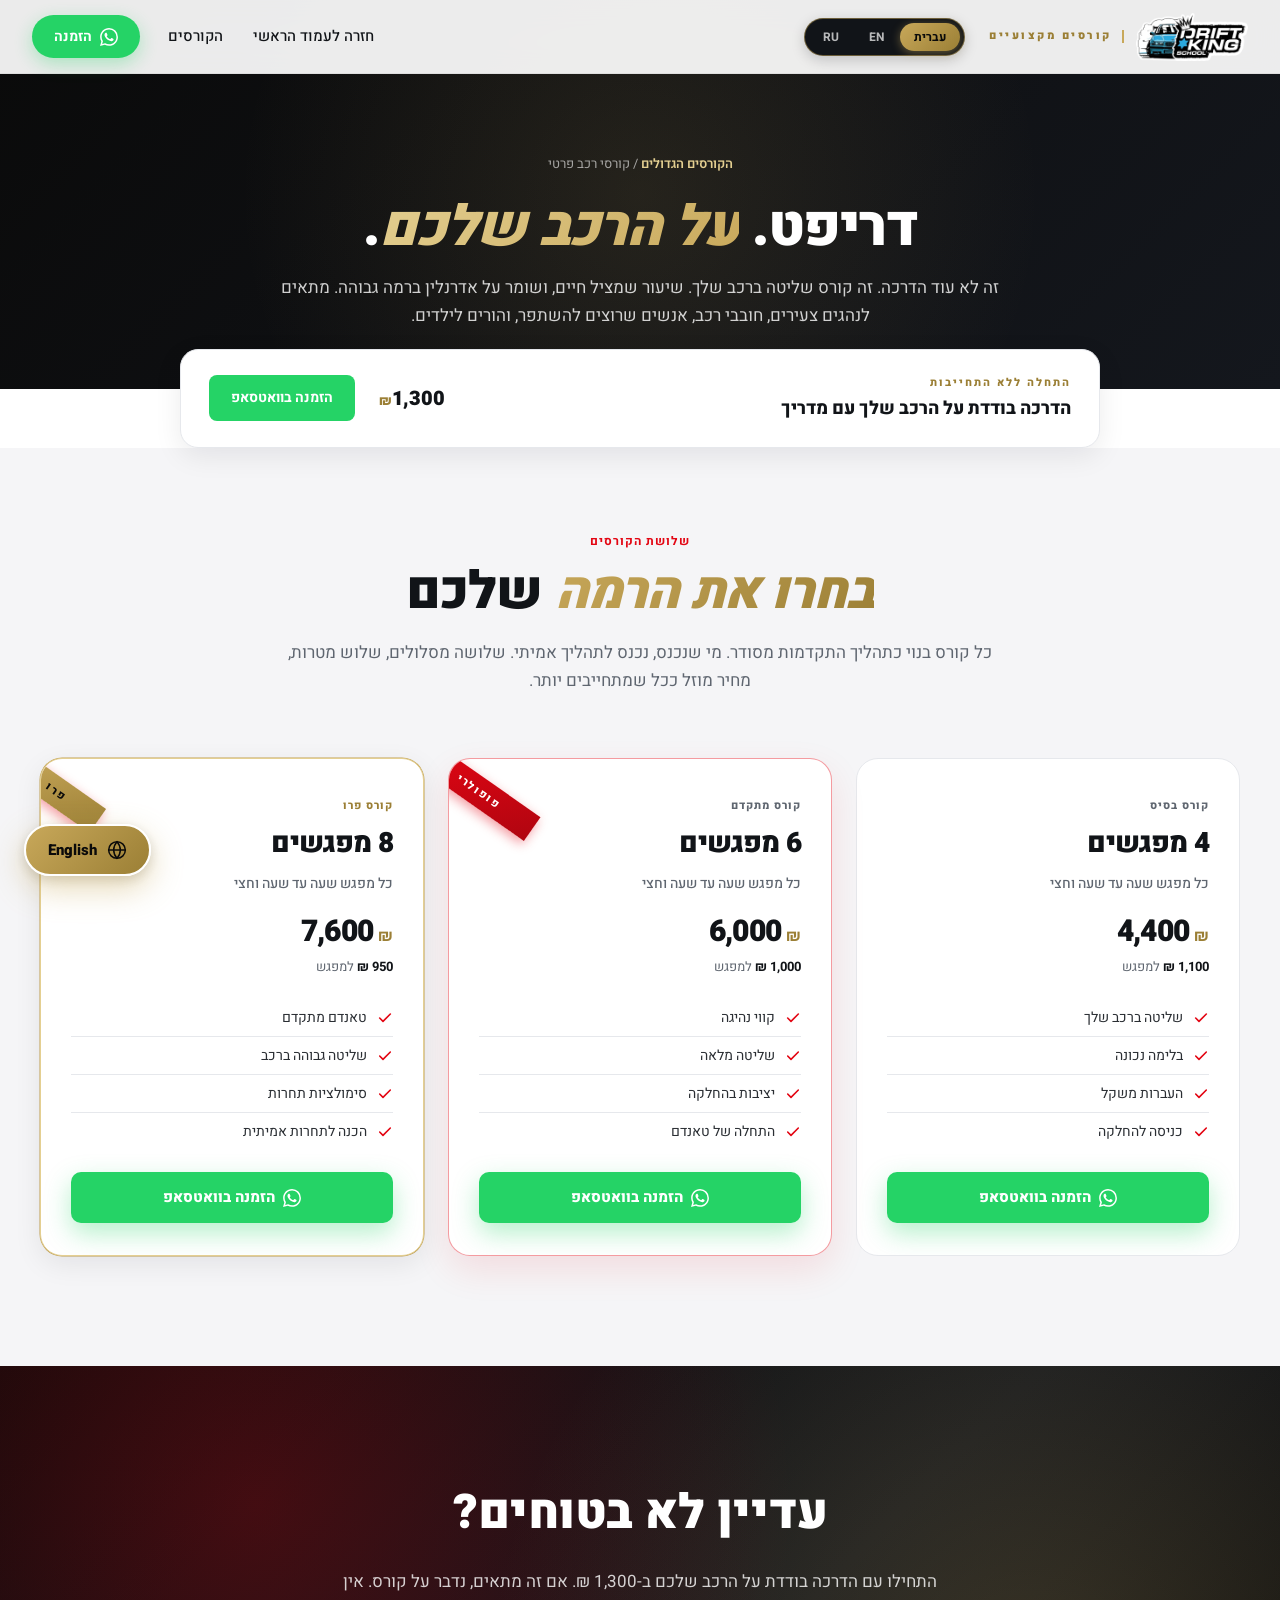
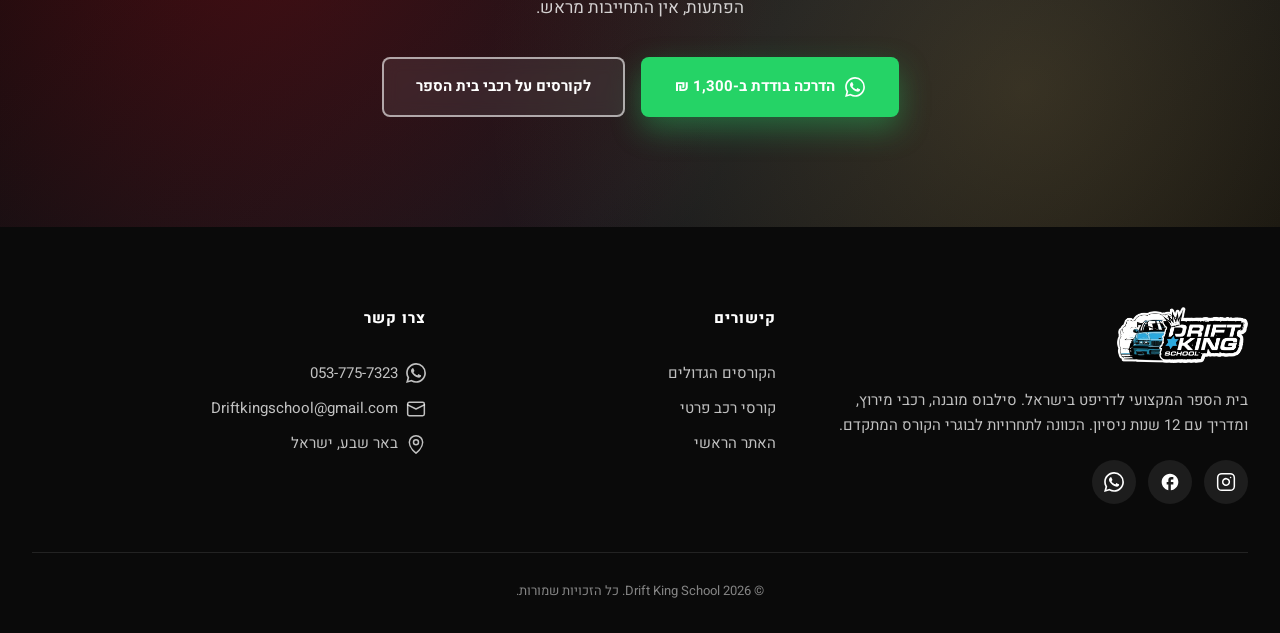
==== commit b409ade6: "Serve images as WebP at the size they are actually displayed Images on this site were shipped at ful" ====
--- a/own-car/index.html
+++ b/own-car/index.html
@@ -4,8 +4,25 @@
     <meta charset="UTF-8">
     <meta name="viewport" content="width=device-width, initial-scale=1.0">
     <title data-he="קורסי דריפט על הרכב שלך | Drift King School" data-en="Drift Courses on Your Own Car | Drift King School" data-ru="Курсы дрифта на своем авто | Drift King School">קורסי דריפט על הרכב שלך | Drift King School</title>
+    <!-- ===== Link preview (WhatsApp / Facebook / Twitter): 1200x630 card ===== -->
+    <meta property="og:type" content="website">
+    <meta property="og:site_name" content="Drift King School">
+    <meta property="og:locale" content="he_IL">
+    <meta property="og:title" content="קורס דריפט על הרכב שלך | Drift King School">
+    <meta property="og:description" content="לשלוט ברכב שלך כמו מקצוען: בלימה, העברות משקל וכניסה להחלקה בביטחון מלא. סילבוס שמציל חיים ונותן חוויה של פעם בחיים.">
+    <meta property="og:url" content="https://driftkingschool.github.io/dks-courses/own-car/">
+    <meta property="og:image" content="https://driftkingschool.github.io/dks-courses/own-car/og-cover.jpg?v=2026-09-10">
+    <meta property="og:image:secure_url" content="https://driftkingschool.github.io/dks-courses/own-car/og-cover.jpg?v=2026-09-10">
+    <meta property="og:image:type" content="image/jpeg">
+    <meta property="og:image:width" content="1200">
+    <meta property="og:image:height" content="630">
+    <meta property="og:image:alt" content="קורס דריפט על הרכב שלך">
+    <meta name="twitter:card" content="summary_large_image">
+    <meta name="twitter:title" content="קורס דריפט על הרכב שלך | Drift King School">
+    <meta name="twitter:description" content="לשלוט ברכב שלך כמו מקצוען: בלימה, העברות משקל וכניסה להחלקה בביטחון מלא. סילבוס שמציל חיים ונותן חוויה של פעם בחיים.">
+    <meta name="twitter:image" content="https://driftkingschool.github.io/dks-courses/own-car/og-cover.jpg?v=2026-09-10">
     <meta name="description" data-he="שולטים ברכב שלך כמו מקצוענים. סילבוס בנוי שמלמד בלימה, העברות משקל, וכניסה להחלקה בביטחון מלא. מציל חיים, חוויה ברמה אחרת." data-en="Master your own car like a pro. A structured curriculum covering braking, weight transfer, and controlled entry into the slide. Lifesaving, next-level experience." data-ru="Владей своей машиной как профи. Структурированная программа: торможение, перенос веса и уверенный заход в занос. Спасает жизни." content="שולטים ברכב שלך כמו מקצוענים. סילבוס בנוי שמלמד בלימה, העברות משקל, וכניסה להחלקה בביטחון מלא. מציל חיים, חוויה ברמה אחרת.">
-    <link rel="icon" href="../logo.png" type="image/png">
+    <link rel="icon" href="../logo.webp" type="image/png">
     <link rel="preconnect" href="https://fonts.googleapis.com">
     <link rel="preconnect" href="https://fonts.gstatic.com" crossorigin>
     <link href="https://fonts.googleapis.com/css2?family=Heebo:wght@300;400;500;700;800;900&family=Inter:wght@300;400;500;600;700;800;900&display=swap" rel="stylesheet">
@@ -33,7 +50,7 @@
 <nav class="navbar" id="navbar">
     <div class="nav-container">
         <a href="../" class="nav-logo">
-            <img src="../logo.png" alt="Drift King School" class="logo-img">
+            <img src="../logo.webp" alt="Drift King School" class="logo-img">
             <span class="nav-tagline" data-he="קורסים מקצועיים" data-en="Professional Courses" data-ru="Курсы">קורסים מקצועיים</span>
         </a>
 
@@ -64,6 +81,13 @@
             <svg class="icon icon-sm"><use href="#i-whatsapp"/></svg>
             <span data-he="הזמנה בוואטסאפ" data-en="Book on WhatsApp" data-ru="Заказ в WhatsApp">הזמנה בוואטסאפ</span>
         </a>
+        <div class="cross-nav-section">
+            <h4 class="cross-nav-header" data-he="אתרים נוספים שלנו" data-en="More from DKS" data-ru="Другие сайты DKS">אתרים נוספים שלנו</h4>
+            <a href="https://driftkingschool.github.io/" target="_blank" rel="noopener" class="cross-nav-link" data-he="מחירון חוויות יומיומיות" data-en="Daily Experiences" data-ru="Ежедневный прайс">מחירון חוויות יומיומיות</a>
+            <a href="https://driftkingschool.github.io/dks-bangkok/" target="_blank" rel="noopener" class="cross-nav-link" data-he="דריפט בתאילנד" data-en="Drift in Thailand" data-ru="Дрифт в Таиланде">דריפט בתאילנד</a>
+            <a href="https://driftkingschool.github.io/track-days/" target="_blank" rel="noopener" class="cross-nav-link" data-he="יום מסלול במוטור סיטי" data-en="Track Day at Motor City" data-ru="Трек-день в Motor City">יום מסלול במוטור סיטי</a>
+            <a href="https://driftkingschool.github.io/dks-karting/" target="_blank" rel="noopener" class="cross-nav-link" data-he="קארטינג 2 פעימות" data-en="2-Stroke Karting" data-ru="Картинг">קארטינג 2 פעימות</a>
+        </div>
     </div>
 </nav>
 
@@ -211,7 +235,7 @@
     <div class="section-container">
         <div class="footer-grid">
             <div class="footer-brand">
-                <a href="../" class="footer-logo"><img src="../logo.png" alt="Drift King School"></a>
+                <a href="../" class="footer-logo"><img src="../logo.webp" alt="Drift King School"></a>
                 <p data-he="בית הספר המקצועי לדריפט בישראל. סילבוס מובנה, רכבי מירוץ, ומדריך עם 12 שנות ניסיון. הכוונה לתחרויות לבוגרי הקורס המתקדם." data-en="Israel's professional drift school. Structured curriculum, race vehicles, and an instructor with 12 years of experience. Competition guidance for advanced course graduates." data-ru="Профессиональная школа дрифта в Израиле.">בית הספר המקצועי לדריפט בישראל. סילבוס מובנה, רכבי מירוץ, ומדריך עם 12 שנות ניסיון. הכוונה לתחרויות לבוגרי הקורס המתקדם.</p>
                 <div class="footer-social">
                     <a href="https://www.instagram.com/driftkingschool/" target="_blank" rel="noopener" aria-label="Instagram"><svg class="icon"><use href="#i-instagram"/></svg></a>
--- a/style.css
+++ b/style.css
@@ -142,6 +142,32 @@
 }
 html[dir="rtl"] .nav-links a:not(.nav-cta)::after { transform-origin: right; }
 .nav-links a:not(.nav-cta):hover::after { transform: scaleX(1); }
+.nav-links a.nav-current {
+    color: var(--red);
+    font-weight: 700;
+}
+.nav-links a.nav-current::after {
+    transform: scaleX(1);
+    background: var(--red);
+}
+.mobile-sub-nav {
+    display: flex; flex-direction: column; gap: 10px;
+    padding: 14px 0 4px;
+    margin: 6px 0;
+    border-top: 1px solid var(--line);
+    border-bottom: 1px solid var(--line);
+}
+.mobile-sub-nav a {
+    color: var(--muted) !important;
+    font-size: 14px !important;
+    font-weight: 500 !important;
+    padding: 4px 0 !important;
+    border: none !important;
+}
+.mobile-menu a.nav-current {
+    color: var(--red) !important;
+    font-weight: 700 !important;
+}
 
 .nav-cta {
     display: inline-flex; align-items: center; gap: 8px;
@@ -1519,3 +1545,41 @@
 html[dir="rtl"] .price-note {
     letter-spacing: 1px;
 }
+
+/* ====== CROSS-SITE NAVIGATION (mobile menu) ====== */
+.cross-nav-section {
+    margin-top: 1.4rem;
+    padding-top: 1rem;
+    border-top: 1px solid var(--line);
+    display: flex;
+    flex-direction: column;
+    gap: 0;
+}
+.cross-nav-header {
+    font-size: 0.72rem;
+    font-weight: 800;
+    letter-spacing: 0.18em;
+    text-transform: uppercase;
+    color: var(--gold-dark);
+    margin: 0 0 0.5rem 0;
+    padding: 0;
+    line-height: 1.4;
+}
+.cross-nav-link {
+    padding: 0.75rem 0;
+    border-bottom: 1px solid var(--line);
+    font-size: 0.95rem;
+    font-weight: 600;
+    color: var(--ink);
+    transition: color 0.18s ease, padding-inline-start 0.18s ease;
+    display: block;
+    text-decoration: none;
+}
+.cross-nav-link:hover,
+.cross-nav-link:focus {
+    color: var(--red);
+    padding-inline-start: 0.4rem;
+}
+.cross-nav-link:last-child { border-bottom: none; }
+html[dir="rtl"] .cross-nav-header { text-align: right; }
+html[dir="ltr"] .cross-nav-header { text-align: left; }
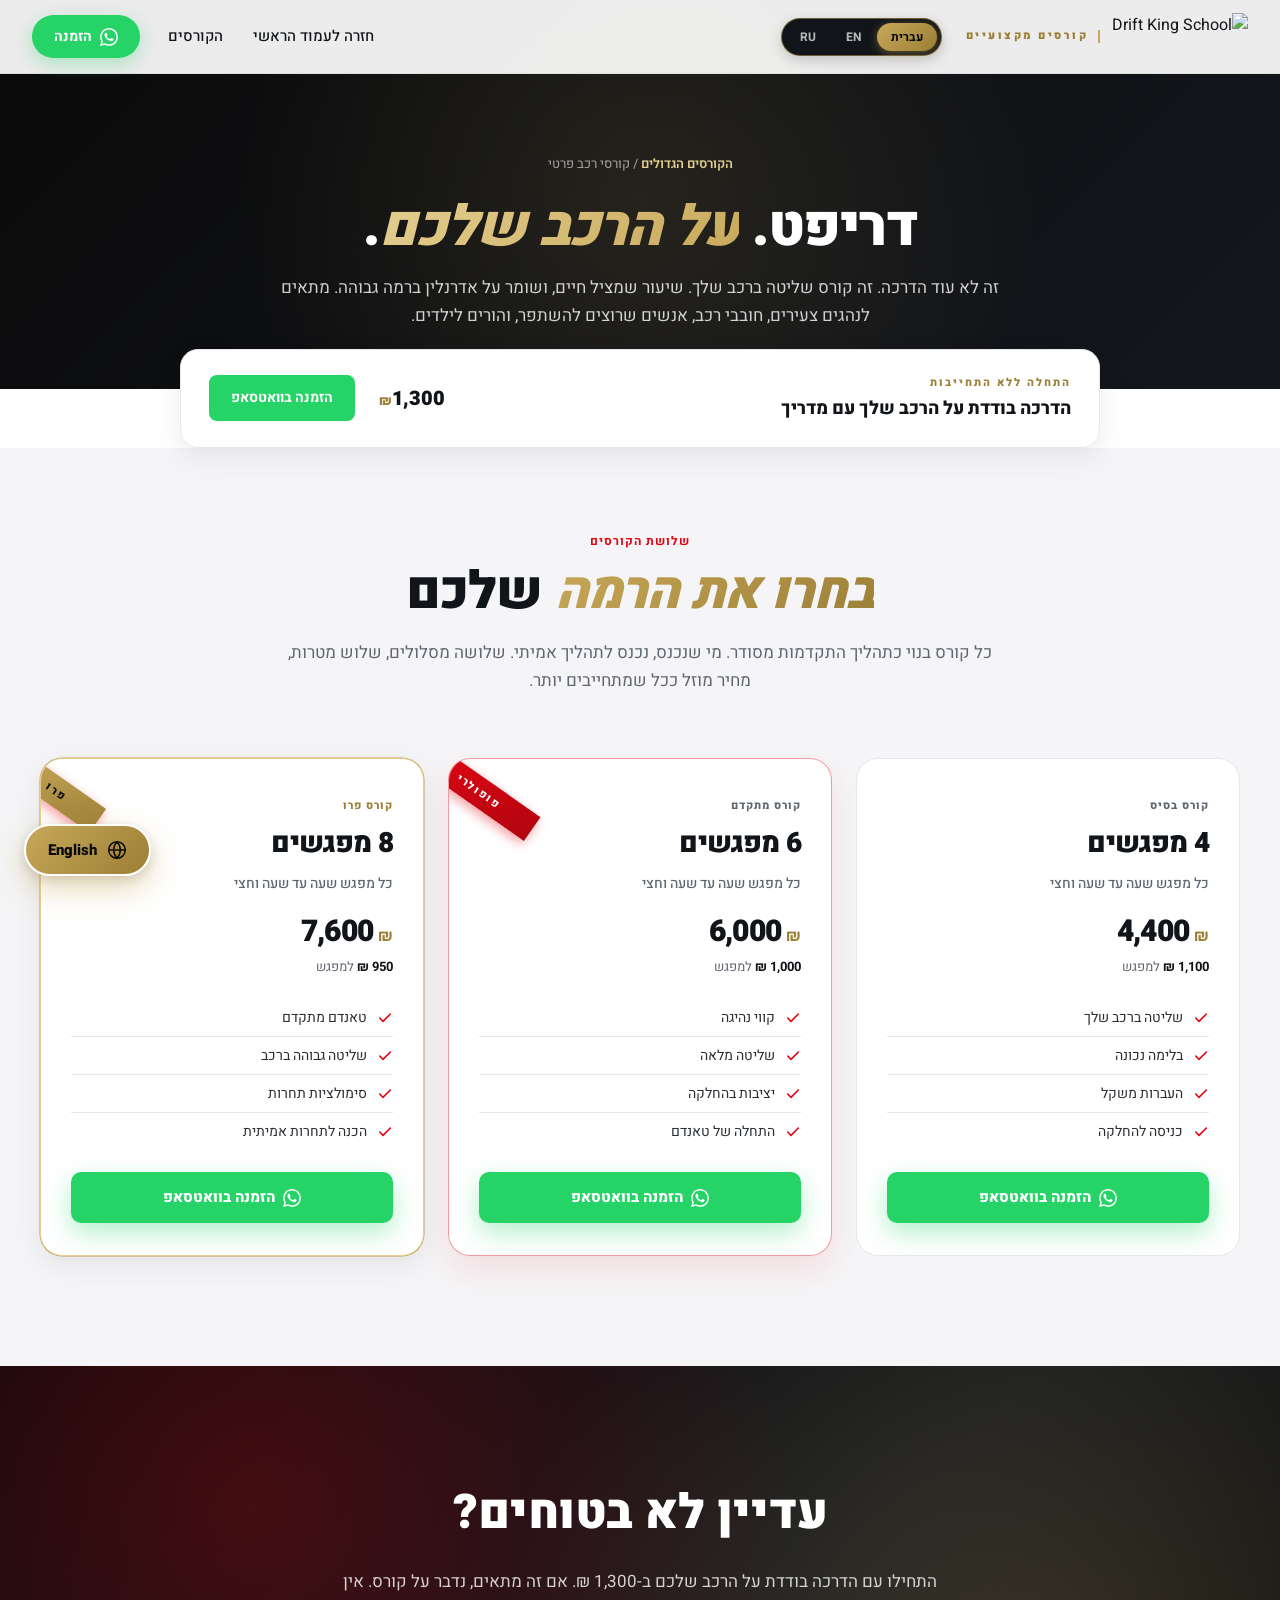
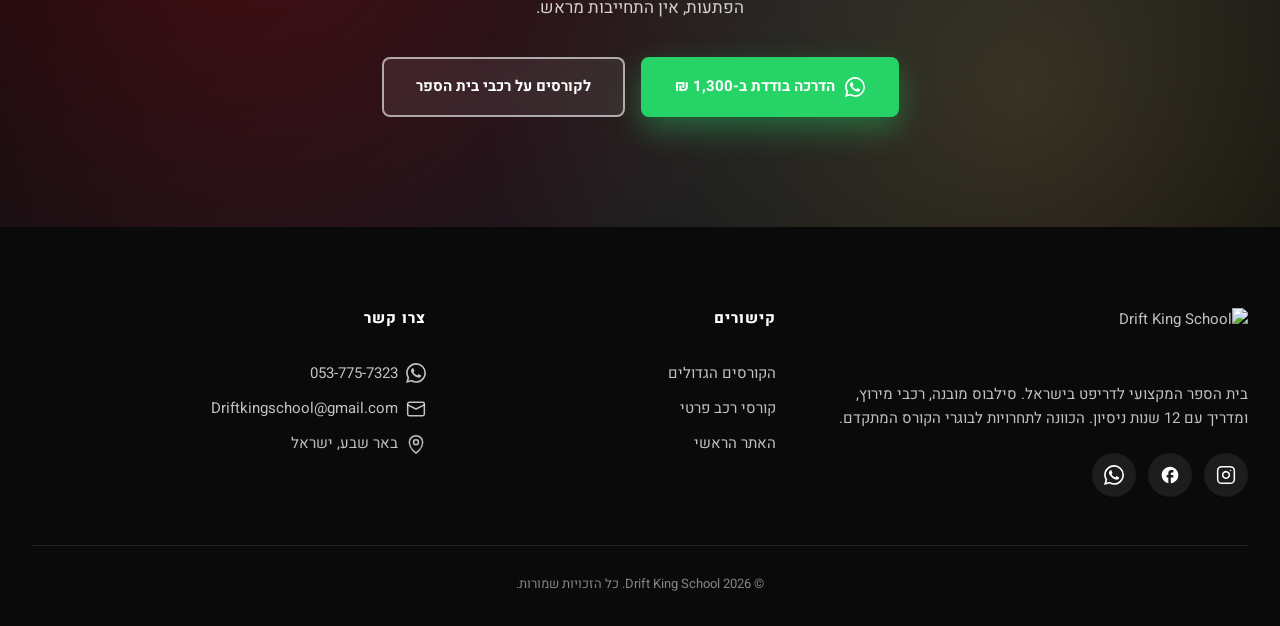
==== commit 8b8ab2a8: "Add Google Analytics 4 (DKS Landing Pages) with WhatsApp, phone and booking click events Co-Authored" ====
--- a/own-car/index.html
+++ b/own-car/index.html
@@ -22,11 +22,29 @@
     <meta name="twitter:description" content="לשלוט ברכב שלך כמו מקצוען: בלימה, העברות משקל וכניסה להחלקה בביטחון מלא. סילבוס שמציל חיים ונותן חוויה של פעם בחיים.">
     <meta name="twitter:image" content="https://driftkingschool.github.io/dks-courses/own-car/og-cover.jpg?v=2026-09-10">
     <meta name="description" data-he="שולטים ברכב שלך כמו מקצוענים. סילבוס בנוי שמלמד בלימה, העברות משקל, וכניסה להחלקה בביטחון מלא. מציל חיים, חוויה ברמה אחרת." data-en="Master your own car like a pro. A structured curriculum covering braking, weight transfer, and controlled entry into the slide. Lifesaving, next-level experience." data-ru="Владей своей машиной как профи. Структурированная программа: торможение, перенос веса и уверенный заход в занос. Спасает жизни." content="שולטים ברכב שלך כמו מקצוענים. סילבוס בנוי שמלמד בלימה, העברות משקל, וכניסה להחלקה בביטחון מלא. מציל חיים, חוויה ברמה אחרת.">
-    <link rel="icon" href="../logo.webp" type="image/png">
+    <link rel="icon" href="../logo.png" type="image/png">
     <link rel="preconnect" href="https://fonts.googleapis.com">
     <link rel="preconnect" href="https://fonts.gstatic.com" crossorigin>
     <link href="https://fonts.googleapis.com/css2?family=Heebo:wght@300;400;500;700;800;900&family=Inter:wght@300;400;500;600;700;800;900&display=swap" rel="stylesheet">
     <link rel="stylesheet" href="../style.css">
+    <!-- Google Analytics 4 (DKS Landing Pages) -->
+    <script async src="https://www.googletagmanager.com/gtag/js?id=G-9BLNS7E34C"></script>
+    <script>
+        window.dataLayer = window.dataLayer || [];
+        function gtag(){dataLayer.push(arguments);}
+        gtag('js', new Date());
+        gtag('config', 'G-9BLNS7E34C');
+        // WhatsApp, phone and booking clicks, sent as events that can be marked as key events in GA
+        document.addEventListener('click', function (e) {
+            var a = e.target.closest && e.target.closest('a[href]');
+            if (!a) return;
+            var h = a.getAttribute('href') || '';
+            var name = /wa\.me|whatsapp\.com|^whatsapp:/i.test(h) ? 'whatsapp_click'
+                : /^tel:/i.test(h) ? 'phone_click'
+                : /\/book\//i.test(h) ? 'booking_click' : null;
+            if (name) gtag('event', name, { link_url: a.href, link_text: (a.textContent || '').trim().slice(0, 100) });
+        }, true);
+    </script>
 </head>
 <body>
 
@@ -50,7 +68,7 @@
 <nav class="navbar" id="navbar">
     <div class="nav-container">
         <a href="../" class="nav-logo">
-            <img src="../logo.webp" alt="Drift King School" class="logo-img">
+            <img src="../logo.png" alt="Drift King School" class="logo-img">
             <span class="nav-tagline" data-he="קורסים מקצועיים" data-en="Professional Courses" data-ru="Курсы">קורסים מקצועיים</span>
         </a>
 
@@ -235,7 +253,7 @@
     <div class="section-container">
         <div class="footer-grid">
             <div class="footer-brand">
-                <a href="../" class="footer-logo"><img src="../logo.webp" alt="Drift King School"></a>
+                <a href="../" class="footer-logo"><img src="../logo.png" alt="Drift King School"></a>
                 <p data-he="בית הספר המקצועי לדריפט בישראל. סילבוס מובנה, רכבי מירוץ, ומדריך עם 12 שנות ניסיון. הכוונה לתחרויות לבוגרי הקורס המתקדם." data-en="Israel's professional drift school. Structured curriculum, race vehicles, and an instructor with 12 years of experience. Competition guidance for advanced course graduates." data-ru="Профессиональная школа дрифта в Израиле.">בית הספר המקצועי לדריפט בישראל. סילבוס מובנה, רכבי מירוץ, ומדריך עם 12 שנות ניסיון. הכוונה לתחרויות לבוגרי הקורס המתקדם.</p>
                 <div class="footer-social">
                     <a href="https://www.instagram.com/driftkingschool/" target="_blank" rel="noopener" aria-label="Instagram"><svg class="icon"><use href="#i-instagram"/></svg></a>
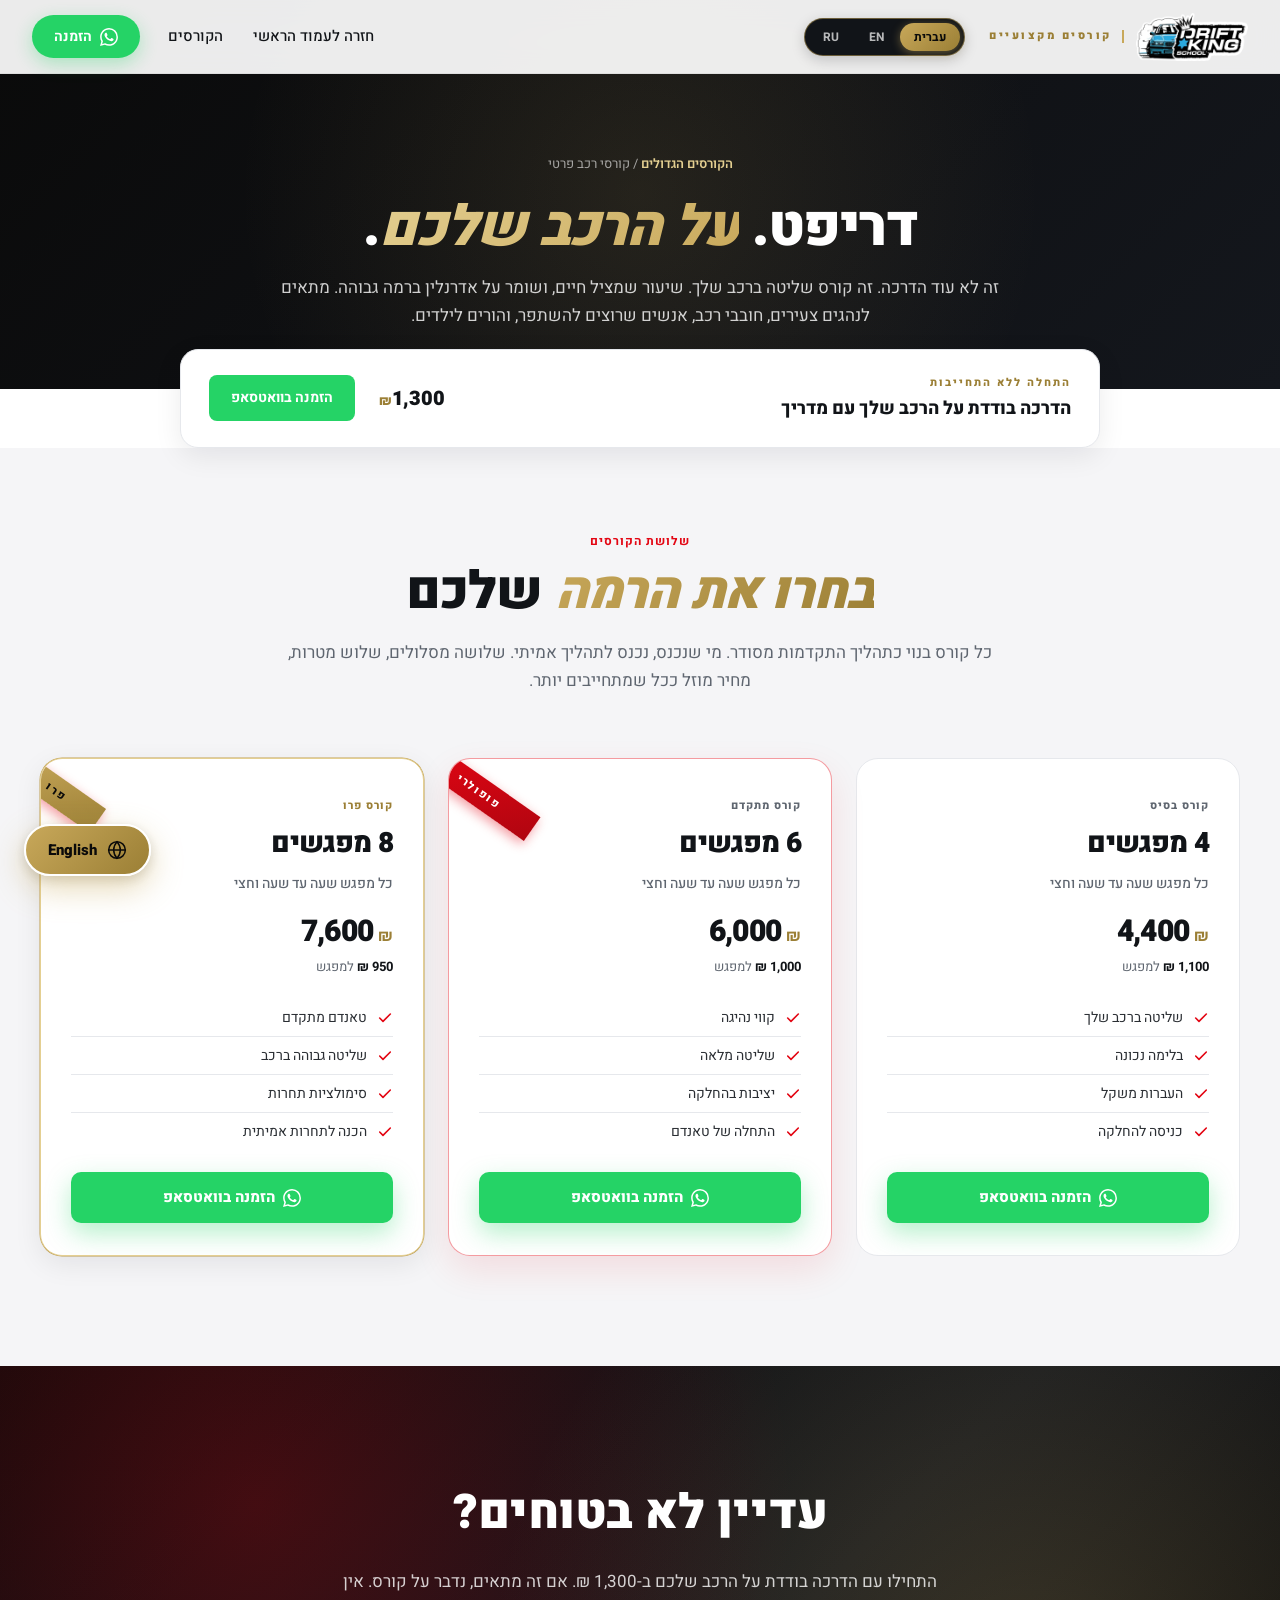
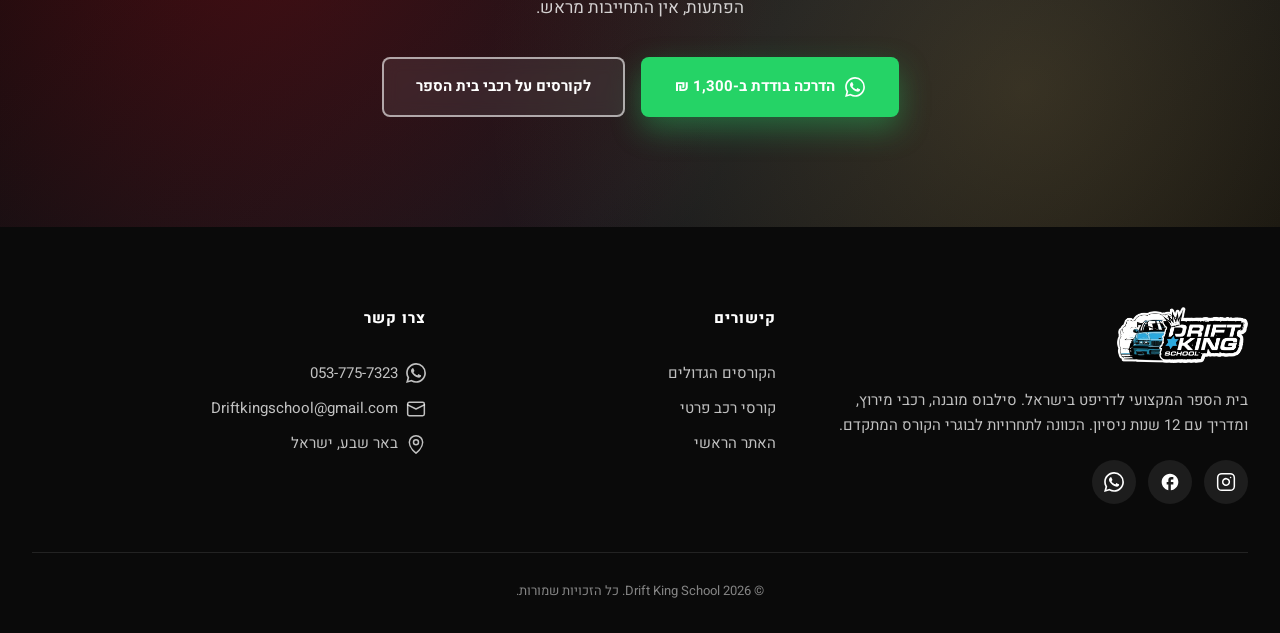
==== commit e329be27: "Merge b409ade6f8816ef9f5cd8d4d195e7ae9e837544c into 952479e9affb6f3827e84ea078da64c4b3f3e11a" ====
--- a/own-car/index.html
+++ b/own-car/index.html
@@ -22,7 +22,7 @@
     <meta name="twitter:description" content="לשלוט ברכב שלך כמו מקצוען: בלימה, העברות משקל וכניסה להחלקה בביטחון מלא. סילבוס שמציל חיים ונותן חוויה של פעם בחיים.">
     <meta name="twitter:image" content="https://driftkingschool.github.io/dks-courses/own-car/og-cover.jpg?v=2026-09-10">
     <meta name="description" data-he="שולטים ברכב שלך כמו מקצוענים. סילבוס בנוי שמלמד בלימה, העברות משקל, וכניסה להחלקה בביטחון מלא. מציל חיים, חוויה ברמה אחרת." data-en="Master your own car like a pro. A structured curriculum covering braking, weight transfer, and controlled entry into the slide. Lifesaving, next-level experience." data-ru="Владей своей машиной как профи. Структурированная программа: торможение, перенос веса и уверенный заход в занос. Спасает жизни." content="שולטים ברכב שלך כמו מקצוענים. סילבוס בנוי שמלמד בלימה, העברות משקל, וכניסה להחלקה בביטחון מלא. מציל חיים, חוויה ברמה אחרת.">
-    <link rel="icon" href="../logo.png" type="image/png">
+    <link rel="icon" href="../logo.webp" type="image/png">
     <link rel="preconnect" href="https://fonts.googleapis.com">
     <link rel="preconnect" href="https://fonts.gstatic.com" crossorigin>
     <link href="https://fonts.googleapis.com/css2?family=Heebo:wght@300;400;500;700;800;900&family=Inter:wght@300;400;500;600;700;800;900&display=swap" rel="stylesheet">
@@ -68,7 +68,7 @@
 <nav class="navbar" id="navbar">
     <div class="nav-container">
         <a href="../" class="nav-logo">
-            <img src="../logo.png" alt="Drift King School" class="logo-img">
+            <img src="../logo.webp" alt="Drift King School" class="logo-img">
             <span class="nav-tagline" data-he="קורסים מקצועיים" data-en="Professional Courses" data-ru="Курсы">קורסים מקצועיים</span>
         </a>
 
@@ -253,7 +253,7 @@
     <div class="section-container">
         <div class="footer-grid">
             <div class="footer-brand">
-                <a href="../" class="footer-logo"><img src="../logo.png" alt="Drift King School"></a>
+                <a href="../" class="footer-logo"><img src="../logo.webp" alt="Drift King School"></a>
                 <p data-he="בית הספר המקצועי לדריפט בישראל. סילבוס מובנה, רכבי מירוץ, ומדריך עם 12 שנות ניסיון. הכוונה לתחרויות לבוגרי הקורס המתקדם." data-en="Israel's professional drift school. Structured curriculum, race vehicles, and an instructor with 12 years of experience. Competition guidance for advanced course graduates." data-ru="Профессиональная школа дрифта в Израиле.">בית הספר המקצועי לדריפט בישראל. סילבוס מובנה, רכבי מירוץ, ומדריך עם 12 שנות ניסיון. הכוונה לתחרויות לבוגרי הקורס המתקדם.</p>
                 <div class="footer-social">
                     <a href="https://www.instagram.com/driftkingschool/" target="_blank" rel="noopener" aria-label="Instagram"><svg class="icon"><use href="#i-instagram"/></svg></a>
